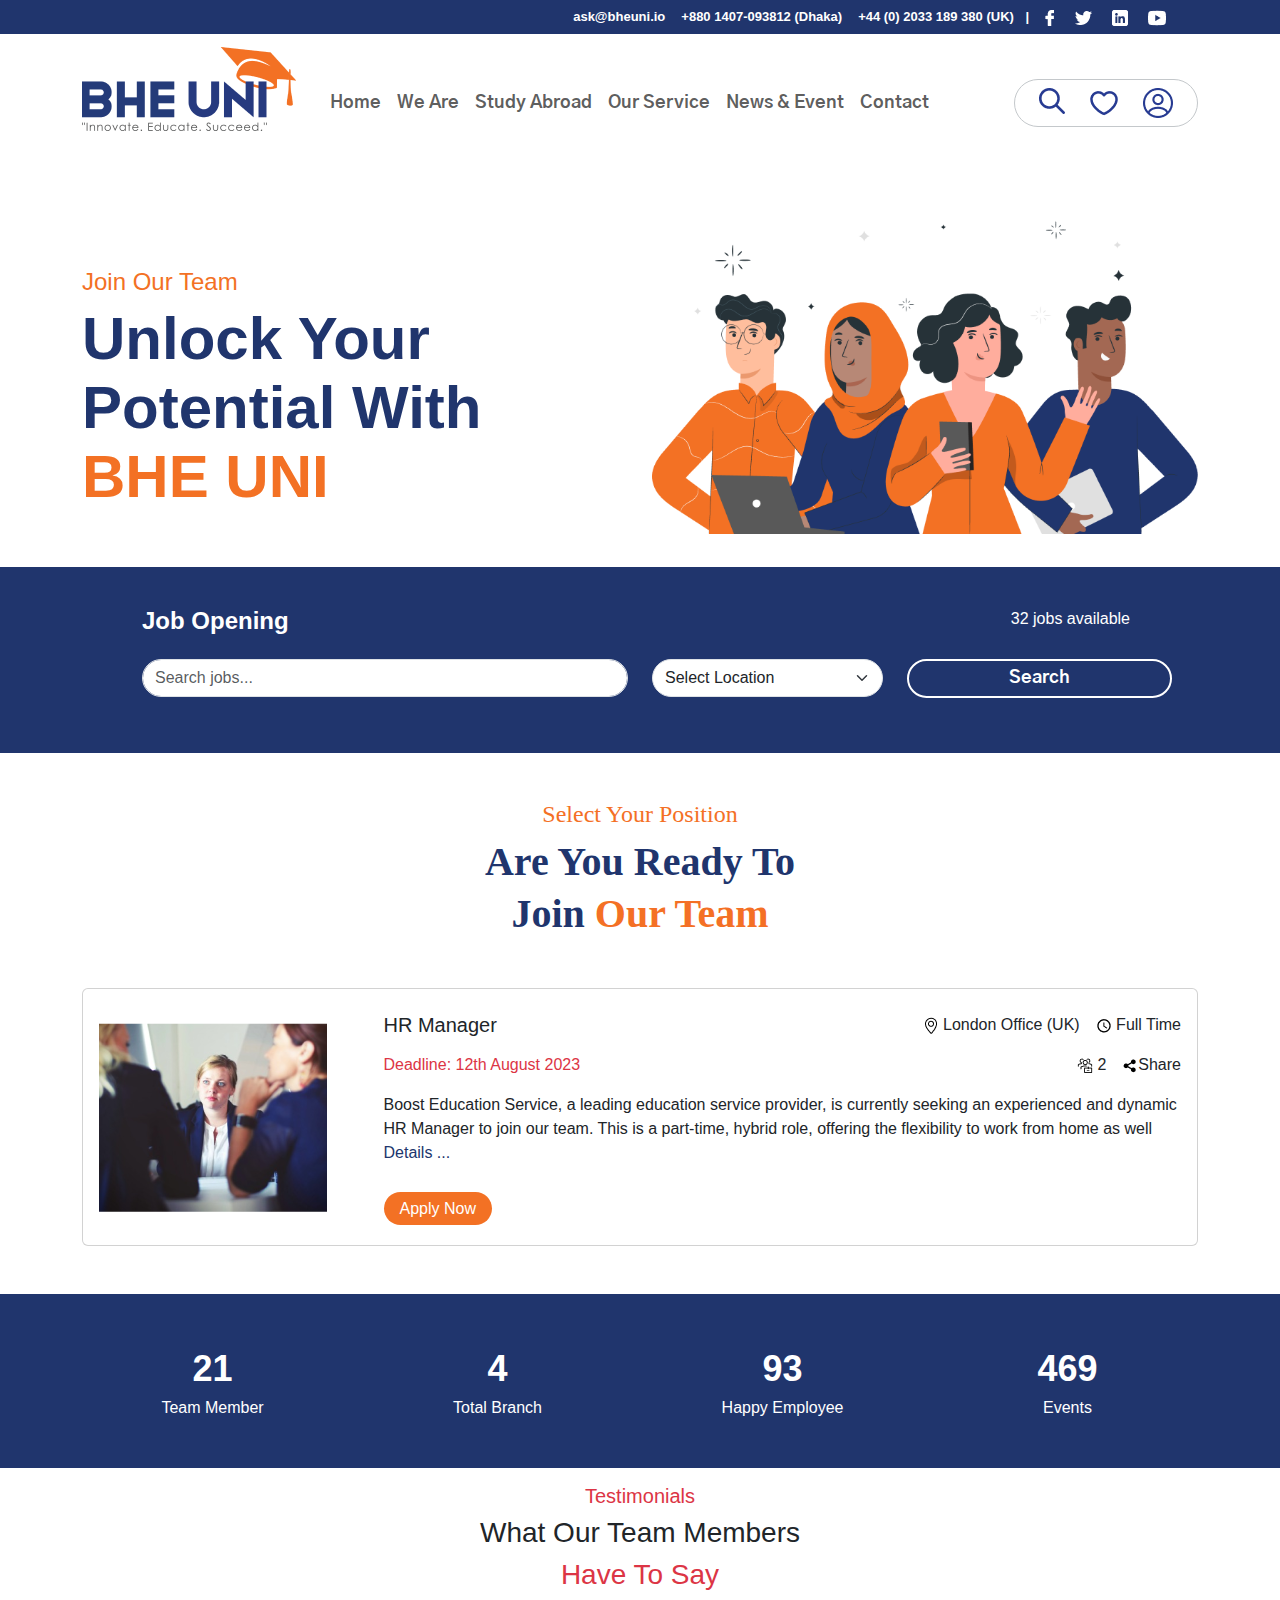
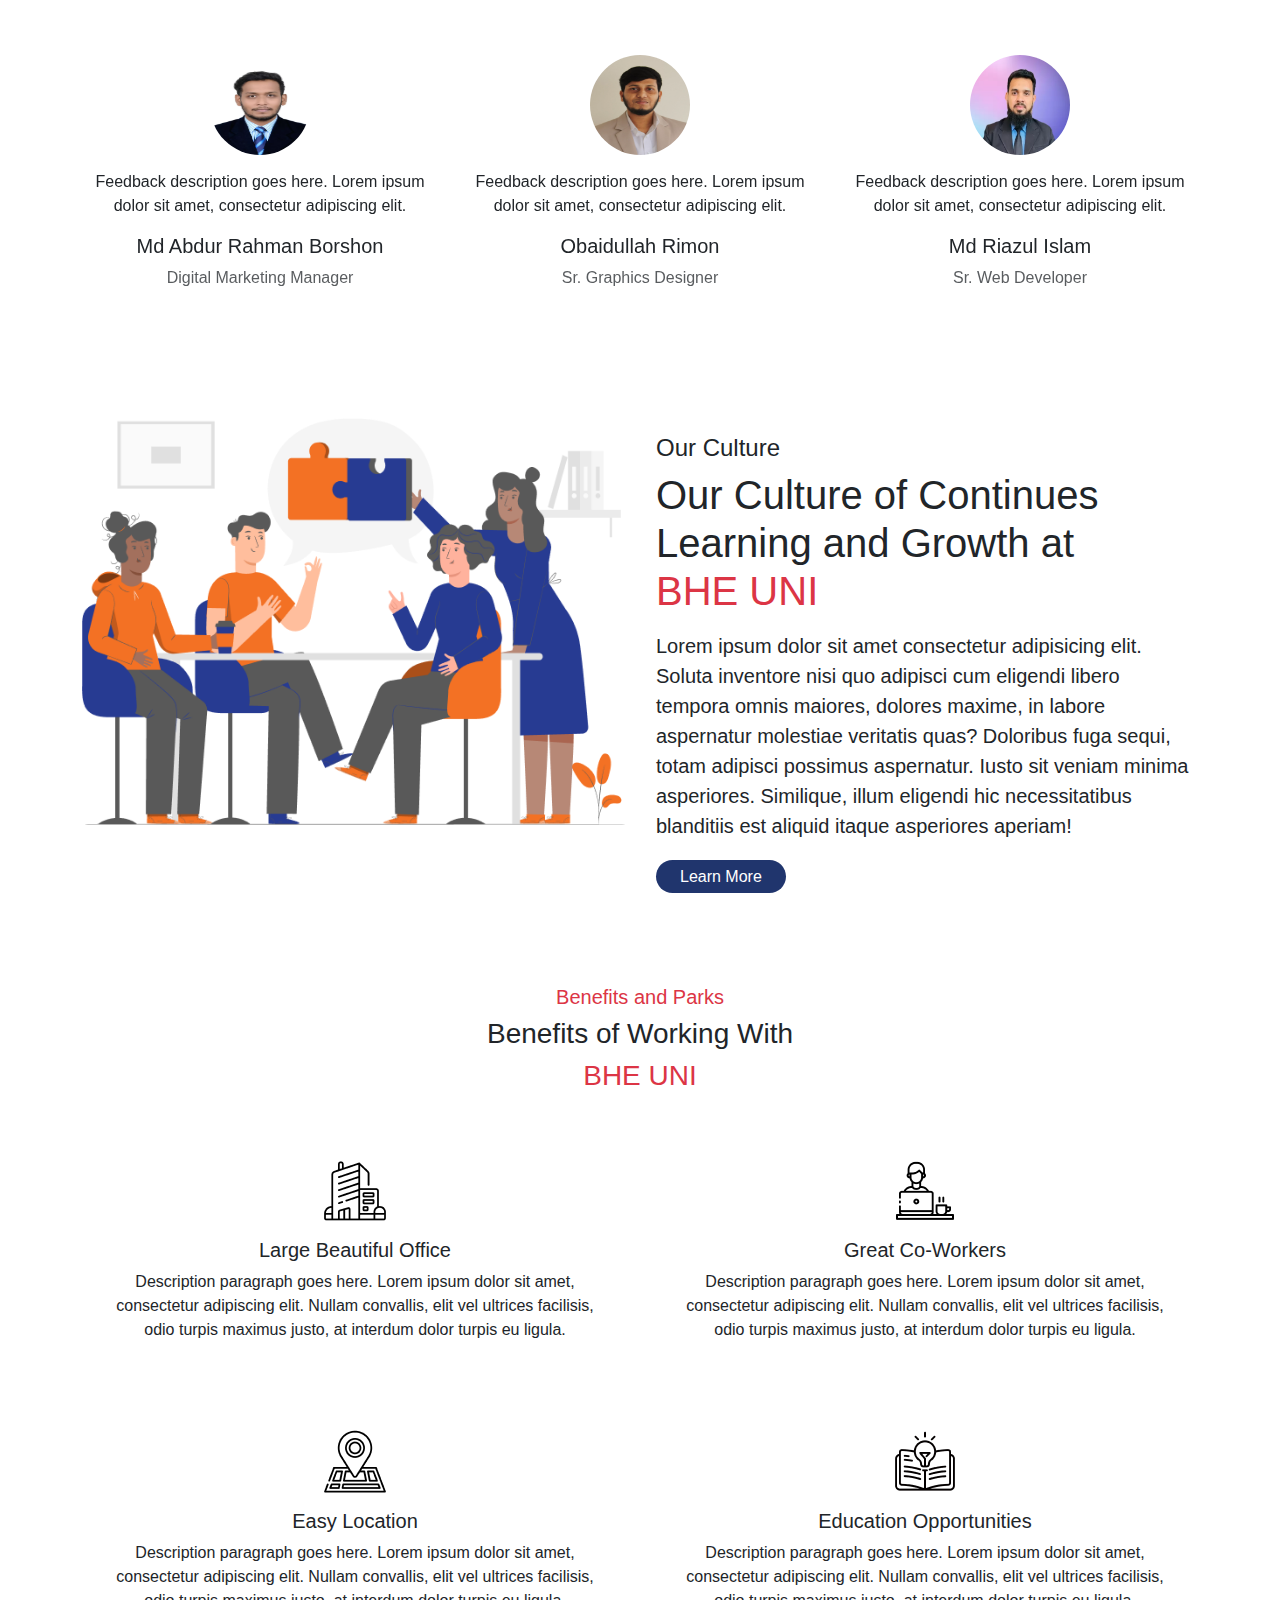
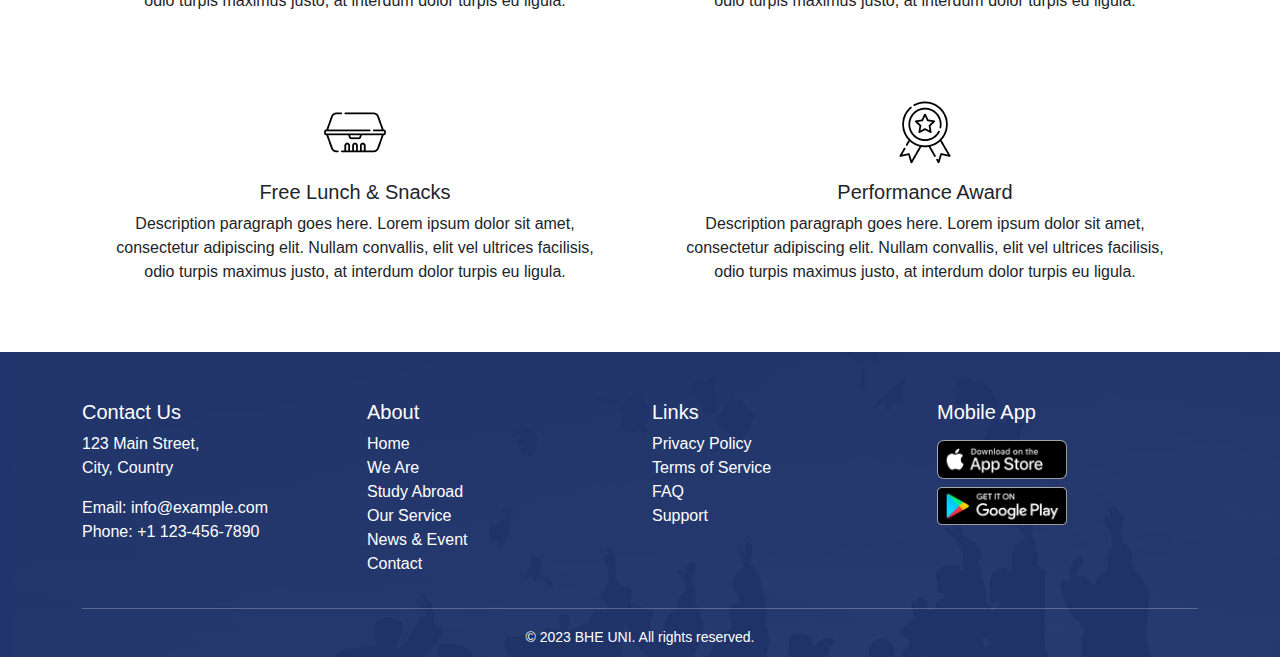
==== index.html @ 60ae87e8 "footer logo updated" ====
<!DOCTYPE html>
<html lang="en">
<head>
  <meta charset="UTF-8">
  <meta name="viewport" content="width=device-width, initial-scale=1.0">
  <title>Job Portal Template</title>
  <link rel="stylesheet" href="css/style.css">
  <link href="https://cdn.jsdelivr.net/npm/bootstrap@5.3.0-alpha1/dist/css/bootstrap.min.css" rel="stylesheet">
  <link href="https://cdn.jsdelivr.net/npm/@fortawesome/fontawesome-free@5.15.3/css/all.min.css" rel="stylesheet">

  <!-- font family css  -->
  <link rel="preconnect" href="https://fonts.googleapis.com">
  <link rel="preconnect" href="https://fonts.gstatic.com" crossorigin>
  <link href="https://fonts.googleapis.com/css2?family=Gothic+A1:wght@100;200;300;400;500;600;700;800;900&display=swap" rel="stylesheet">

  <link href="https://fonts.googleapis.com/css2?family=Poppins:ital,wght@0,200;0,300;0,400;0,500;0,600;0,700;0,800;0,900;1,100;1,200;1,300;1,400;1,500;1,600;1,700;1,800;1,900&display=swap" rel="stylesheet">
  <link rel="canonical" href="https://www.fonts.com/font/monotype/century-gothic/story" />
  

</head>
<body>

  <!-- Header Section -->
  <header class="bg-light">
    <!-- Top Bar -->
    <div class="py-2 primary-color d-none d-md-block">
      <div class="container d-flex justify-content-end topbar">
        <div class="me-3">
          <a class="text-reset" href="mailto:info@example.com">ask@bheuni.io</a>
        </div>
        <div class="me-3">
          <a class="text-reset" href="tel:+123456789">+880 1407-093812 (Dhaka)</a>
        </div>
        <div class="me-3">
          <a class="text-reset" href="tel:+123456789">+44 (0) 2033 189 380 (UK) <span class="ps-2">|</span> </a>
        </div>
        <div class="me-3">
          <a class="pe-3" href="#"><img src="./img/fb.png" alt=""></a>
          <a class="pe-3" href="#"><img src="./img/twitter.png" alt=""></a>
          <a class="pe-3" href="#"><img src="./img/linkedin.png" alt=""></a>
          <a class="pe-3" href="#"><img src="./img/youtube.png" alt=""></a>
        </div>
      </div>
    </div>

    <!-- Menu Bar -->
    <nav class="navbar navbar-expand-lg navbar-light bg-white menubar">
        <div class="container">
          <!-- Logo -->
          <a class="navbar-brand" href="#"><img src="./img/logo.png" alt="Logo"></a>
          <button class="navbar-toggler" type="button" data-bs-toggle="collapse" data-bs-target="#navbarNav"
            aria-controls="navbarNav" aria-expanded="false" aria-label="Toggle navigation">
            <span class="navbar-toggler-icon"></span>
          </button>
          <div class="collapse navbar-collapse" id="navbarNav">
            <!-- Menu Items -->
            <ul class="fw-bold navbar-nav ms-0">
              <li class="nav-item">
                <a class="nav-link" href="#">Home</a>
              </li>
              <li class="nav-item">
                <a class="nav-link" href="#">We Are</a>
              </li>
              <li class="nav-item">
                <a class="nav-link" href="#">Study Abroad</a>
              </li>
              <li class="nav-item">
                <a class="nav-link" href="#">Our Service</a>
              </li>
              <li class="nav-item">
                <a class="nav-link" href="#">News &amp; Event</a>
              </li>
              <li class="nav-item">
                <a class="nav-link" href="#">Contact</a>
              </li>
            </ul>
            <div class="d-block d-md-none">
              <div class="d-flex">
                <!-- Search and Wishlist Icons -->
              <div class="rounded-circle bg-white p-2 me-3">
                <i class="fas fa-search"></i>
              </div>
              <div class="rounded-circle bg-white p-2 me-3">
                <i class="fas fa-heart"></i>
              </div>
              <!-- User Icon -->
              <div class="rounded-circle bg-white p-2">
                <i class="fas fa-user"></i>
              </div>
              </div>
            </div>
          </div>
          <div class="d-none d-md-block card rounded-pill px-3 border border-secondary-subtle">
            <div class="d-flex">
              <!-- Search and Wishlist Icons -->
            <div class="rounded-circle bg-white p-2 me-2">
              <!-- <i class="fas fa-search"></i> -->
              <img src="./img/search.png" alt="">
            </div>
            <div class="rounded-circle bg-white p-2 me-2">
              <!-- <i class="fas fa-heart"></i> -->
              <img src="./img/love.png" alt="">
            </div>
            <!-- User Icon -->
            <div class="rounded-circle bg-white p-2">
              <!-- <i class="fas fa-user"></i> -->
              <img src="./img/user.png" alt="">
            </div>
            </div>
          </div>
        </div>
      </nav>
      
  </header>

  <!-- Hero section start-->
  <section class=" pt-5">
    <div class="container">
      <div class="row">
        <!-- Left Side (Text Content) -->
        <div class="col-lg-6 py-5">
            <h5><span class="hero-title1">Join Our Team</span></h5>
          <h1 class="hero-title2 highligh-primary">Unlock Your <br>Potential With <br> <span class="hero-title3">BHE UNI</span> </h1>
        </div>
        <!-- Right Side (Image Content) -->
        <div class="col-lg-6 mt-4 mt-lg-0">
          <img src="./img/illustration-herobox.png" alt="Hero Image" class="img-fluid rounded">
        </div>
      </div>
    </div>
  </section>
  <!-- Hero section end-->

  <!-- Search section Start -->
  <section class="py-3 primary-color text-white">
    <div class="container px-md-5">
      <div class="p-md-4 p-2">
        <!-- Title and Job Count -->
        <div class="d-flex justify-content-between mb-4">
          <h2 class="mb-0 job-search-title">Job Opening</h2>
          <p class="mb-0 pe-2">32 jobs available</p>
        </div>
        <div class="row d-flex justify-content-between">
          <!-- Search Box -->
          <div class="col-md-6 mb-3">
            <input type="text" class="form-control rounded-pill" placeholder="Search jobs..." aria-label="Search job" aria-describedby="search-icon">
          </div>
        <!-- Dropdown Filters -->
        <!-- <div class="row mb-3 d-md-flex justify-content-around"> -->
          <div class="col-md-3 mb-3">
            <select class="form-select rounded-pill" id="location">
              <option selected disabled>Select Location</option>
              <option value="1">Dhaka Office</option>
              <option value="2">Sylhet Office</option>
              <option value="2">London Office</option>
              <option value="2">Manchester Office</option>
              <!-- Add more options as needed -->
            </select>
          </div>
          <div class="col-md-3">
            <a class="search-button rounded-pill text-white" type="button">Search</a>
          </div>
        <!-- </div> -->
        </div>
      </div>
    </div>
  </section>
  <!-- Search section End -->

  <!-- Ready section start -->
  <div class="text-center mt-5">
    <h5 class="job-caption highligh-secondary">Select Your Position</h5>
    <h3 class="job-caption2 highligh-primary">Are You Ready To <br>Join <span class="highligh-secondary">Our Team</span></h3>
  </div>
  <!-- Ready section end -->

   <!-- Job Card Section Start -->
   <section class="m-5">
    <div class="container">
      <div class="card">
        <div class="row">
          <!-- Left Side (Image) -->
          <div class="col-12 col-md-3 d-flex align-items-center justify-content-start">
            <img src="./img/img-job-position-01.png" alt="Job Image" class="ps-3 img-fluid">
          </div>
          <!-- Right Side (Job Details) -->
          <div class="col-12 col-md-9">
            <div class="card-body py-4">
              <!-- First Row -->
              <div class="row">
                <div class="col">
                  <h5 class="card-title highligh-primary">HR Manager</h5>
                </div>
                <div class="col d-flex justify-content-end">
                    <p class="card-text pe-3"><img src="./img/location.png" alt=""> London Office (UK)</p>
                    <p class="card-text"><img src="./img/time.png" alt=""> Full Time</p>
                </div>
              </div>
              <!-- Second Row -->
              <div class="row">
                <div class="col-md-8">
                    <p class="card-text text-danger">Deadline: 12th August 2023</p>
                </div>
                <div class="col-md-4 d-flex justify-content-end">
                    <p class="card-text pe-3"><img src="./img/employee.png" alt=""> 2</p>
                    <a class="float-end text-reset"><img src="./img/share.png" alt="">Share</a>
                </div>
              </div>
              <!-- Job Description Row -->
              <div class="row">
                <div class="col">
                  <!-- <h6 class="card-subtitle mb-2 text-muted">Job Description:</h6> -->
                  <p class="card-text">Boost Education Service, a leading education service provider, is currently seeking an experienced and dynamic HR Manager to join our team. This is a part-time, hybrid role, offering the flexibility to work from home as well <a href=""><span class="highligh-primary">Details ...</span></a></p>
                </div>
              </div>
              <!-- Apply Now Button Row -->
              <div class="row mt-3">
                <div class="col mt-3">
                  <a class="" href="details.html" target="_blank" ><span class="secondary-color px-3 py-2 rounded-pill">Apply Now</span></a>
                </div>
              </div>
            </div>
          </div>
        </div>
      </div>
    </div>
  </section>
  <!-- Job Card Section End-->

   <!-- Counting Section -->
   <section class="primary-color py-5">
    <div class="container">
      <div class="row">
        <!-- Column 1 -->
        <div class="col-md-3 counting-item">
          <div class="counting-number text-white" data-count="45">0</div>
          <div>Team Member</div>
        </div>
        <!-- Column 2 -->
        <div class="col-md-3 counting-item">
          <div class="counting-number text-white" data-count="7">0</div>
          <div>Total Branch</div>
        </div>
        <!-- Column 3 -->
        <div class="col-md-3 counting-item">
          <div class="counting-number text-white" data-count="199">0</div>
          <div>Happy Employee</div>
        </div>
        <!-- Column 4 -->
        <div class="col-md-3 counting-item">
          <div class="counting-number text-white" data-count="1010">0</div>
          <div>Events</div>
        </div>
      </div>
    </div>
  </section>

   <!-- Ready section start -->
   <div class="text-center m-3">
    <h5><span class="text-danger">Testimonials</span></h5>
    <h3>What Our Team Members</h3>
    <h3><span class="text-danger">Have To Say</span></h3>
  </div>
  <!-- Ready section end -->
  <!-- Testimonial Section -->
  <section class="py-5">
    <div class="container">
      <div id="testimonialCarousel" class="carousel slide" data-bs-ride="carousel">
        <!-- Testimonial Indicators (Slider Controls) -->
        <!-- <ol class="carousel-indicators">
          <li data-bs-target="#testimonialCarousel" data-bs-slide-to="0" class="active"></li>
          <li data-bs-target="#testimonialCarousel" data-bs-slide-to="1"></li>
        </ol> -->
        <div class="carousel-inner">
          <div class="carousel-item active">
            <div class="row">
              <!-- Testimonial 1 -->
              <div class="col-md-4 testimonial-item">
                <img src="img/user1.jpg" alt="Testimonial Image 1">
                <p>Feedback description goes here. Lorem ipsum dolor sit amet, consectetur adipiscing elit.</p>
                <h5>Md Abdur Rahman Borshon</h5>
                <p class="text-muted">Digital Marketing Manager</p>
              </div>
              <!-- Testimonial 2 -->
              <div class="col-md-4 testimonial-item muted">
                <img src="img/user2.jpg" alt="Testimonial Image 2">
                <p>Feedback description goes here. Lorem ipsum dolor sit amet, consectetur adipiscing elit.</p>
                <h5>Obaidullah Rimon</h5>
                <p class="text-muted">Sr. Graphics Designer</p>
              </div>
              <!-- Testimonial 3 -->
              <div class="col-md-4 testimonial-item">
                <img src="img/user3.jpg" alt="Testimonial Image 3">
                <p>Feedback description goes here. Lorem ipsum dolor sit amet, consectetur adipiscing elit.</p>
                <h5>Md Riazul Islam</h5>
                <p class="text-muted">Sr. Web Developer</p>
              </div>
            </div>
          </div>
          <!-- Testimonial 4, Testimonial 5, Testimonial 6 -->
          <div class="carousel-item">
            <div class="row">
              <!-- Testimonial 1 -->
              <div class="col-md-4 testimonial-item">
                <img src="img/user3.jpg" alt="Testimonial Image 3">
                <p>Feedback description goes here. Lorem ipsum dolor sit amet, consectetur adipiscing elit.</p>
                <h5>Md Riazul Islam</h5>
                <p class="text-muted">Sr. Web Developer</p>
              </div>
              <!-- Testimonial 2 -->
              <div class="col-md-4 testimonial-item muted">
                <img src="img/user2.jpg" alt="Testimonial Image 2">
                <p>Feedback description goes here. Lorem ipsum dolor sit amet, consectetur adipiscing elit.</p>
                <h5>Obaidullah Rimon</h5>
                <p class="text-muted">Sr. Graphics Designer</p>
              </div>
              <!-- Testimonial 3 -->
              <div class="col-md-4 testimonial-item">
                <img src="img/user1.jpg" alt="Testimonial Image 1">
                <p>Feedback description goes here. Lorem ipsum dolor sit amet, consectetur adipiscing elit.</p>
                <h5>Md Abdur Rahman Borshon</h5>
                <p class="text-muted">Digital Marketing Manager</p>
              </div>              
            </div>
          </div>
        </div>
        <!-- Carousel Controls -->
        <!-- <a class="carousel-control-prev" href="#testimonialCarousel" role="button" data-bs-slide="prev">
          <span class="carousel-control-prev-icon" aria-hidden="true"></span>
          <span class="visually-hidden">Previous</span>
        </a>
        <a class="carousel-control-next" href="#testimonialCarousel" role="button" data-bs-slide="next">
          <span class="carousel-control-next-icon" aria-hidden="true"></span>
          <span class="visually-hidden">Next</span>
        </a>
      </div> -->
    </div>
  </section>

  <!-- Culture section start-->
  <section class="py-5">
    <div class="container">
      <div class="row py-3">
        <!-- Left Side (Text Content) -->
        <div class="col-lg-6 mt-4 mt-lg-0">
            <img src="./img/Plant.png" alt="Hero Image" class="img-fluid rounded">
          </div>
        <!-- Right Side (Image Content) -->
        <div class="col-lg-6 p-3">
            <h4>Our Culture</h4>
            <h1 class="mb-3">Our Culture of Continues <br>Learning and Growth at <br><span class="text-danger">BHE UNI</span> </h1>
            <p class="lead mb-4">Lorem ipsum dolor sit amet consectetur adipisicing elit. Soluta inventore nisi quo adipisci cum eligendi libero tempora omnis maiores, dolores maxime, in labore aspernatur molestiae veritatis quas? Doloribus fuga sequi, totam adipisci possimus aspernatur. Iusto sit veniam minima asperiores. Similique, illum eligendi hic necessitatibus blanditiis est aliquid itaque asperiores aperiam!</p>
            <a class="primary-color rounded-pill px-4 py-2">Learn More</a>
          </div>
      </div>
    </div>
  </section>
  <!-- Culture section end-->

   <!-- Benefit Header section start -->
   <div class="text-center m-3">
    <h5><span class="text-danger">Benefits and Parks</span></h5>
    <h3>Benefits of Working With</h3>
    <h3><span class="text-danger">BHE UNI</span></h3>
  </div>
  <!-- Benefit Header section end -->

  <!-- Benefits Section -->
  <section class="py-3 text-center">
    <div class="container">
      <div class="row d-flex">
        <!-- Benefit Card 1 -->
        <div class="col-md-6 benefit-card">
          <div class="p-3 mx-3">
            <!-- <i class="benefit-icon fas fa-cogs"></i> -->
            <img src="./img/benifit-01.png" alt="">
            <h5 class="pt-3">Large Beautiful Office</h5>
            <p>Description paragraph goes here. Lorem ipsum dolor sit amet, consectetur adipiscing elit. Nullam convallis,
                elit vel ultrices facilisis, odio turpis maximus justo, at interdum dolor turpis eu ligula.</p>
          </div>
        </div>
        <!-- Benefit Card 2 -->
        <div class="col-md-6 benefit-card">
            <div class="p-3 mx-3">
                <img src="./img/benifit-02.png" alt="">
                <h5 class="pt-3">Great Co-Workers</h5>
                <p>Description paragraph goes here. Lorem ipsum dolor sit amet, consectetur adipiscing elit. Nullam convallis,
                    elit vel ultrices facilisis, odio turpis maximus justo, at interdum dolor turpis eu ligula.</p>
            </div>
      </div>
        <div class="col-md-6 benefit-card">
            <div class="p-3 mx-3">
                <img src="./img/benifit-03.png" alt="">
                <h5 class="pt-3">Easy Location</h5>
                <p>Description paragraph goes here. Lorem ipsum dolor sit amet, consectetur adipiscing elit. Nullam convallis,
                    elit vel ultrices facilisis, odio turpis maximus justo, at interdum dolor turpis eu ligula.</p>
            </div>
      </div>
        <div class="col-md-6 benefit-card">
            <div class="p-3 mx-3">
                <img src="./img/benifit-04.png" alt="">
                <h5 class="pt-3">Education Opportunities</h5>
                <p>Description paragraph goes here. Lorem ipsum dolor sit amet, consectetur adipiscing elit. Nullam convallis,
                    elit vel ultrices facilisis, odio turpis maximus justo, at interdum dolor turpis eu ligula.</p>
            </div>
      </div>
        <div class="col-md-6 benefit-card">
            <div class="p-3 mx-3">
                <img src="./img/benifit-05.png" alt="">
                <h5 class="pt-3">Free Lunch & Snacks</h5>
                <p>Description paragraph goes here. Lorem ipsum dolor sit amet, consectetur adipiscing elit. Nullam convallis,
                    elit vel ultrices facilisis, odio turpis maximus justo, at interdum dolor turpis eu ligula.</p>
            </div>
      </div>
        <div class="col-md-6 benefit-card">
            <div class="p-3 mx-3">
                <img src="./img/benifit-06.png" alt="">
                <h5 class="pt-3">Performance Award</h5>
                <p>Description paragraph goes here. Lorem ipsum dolor sit amet, consectetur adipiscing elit. Nullam convallis,
                    elit vel ultrices facilisis, odio turpis maximus justo, at interdum dolor turpis eu ligula.</p>
            </div>
      </div>
    </div>
  </section>

  <!-- Footer section start -->
  <footer class="primary-color pt-5 pb-2 footer-menubar">
    <div class="container">
      <div class="row">
        <!-- Column 1 - Contact Us -->
        <div class="col-md-3">
          <h5>Contact Us</h5>
          <p>123 Main Street,<br>City, Country</p>
          <p>Email: info@example.com<br>Phone: +1 123-456-7890</p>
        </div>
        <!-- Column 2 - About -->
        <div class="col-md-3">
          <h5>About</h5>
          <ul class="list-unstyled">
            <li><a class="text-white" href="#">Home</a></li>
            <li><a class="text-white" href="#">We Are</a></li>
            <li><a class="text-white" href="#">Study Abroad</a></li>
            <li><a class="text-white" href="#">Our Service</a></li>
            <li><a class="text-white" href="#">News &amp; Event</a></li>
            <li><a class="text-white" href="#">Contact</a></li>
          </ul>
        </div>
        <!-- Column 3 - Links -->
        <div class="col-md-3">
          <h5>Links</h5>
          <ul class="list-unstyled">
            <li><a class="text-white" href="#">Privacy Policy</a></li>
            <li><a class="text-white" href="#">Terms of Service</a></li>
            <li><a class="text-white" href="#">FAQ</a></li>
            <li><a class="text-white" href="#">Support</a></li>
          </ul>
        </div>
        <!-- Column 4 - App Download -->
        <div class="col-md-3">
          <h5>Mobile App</h5>
          <div class="my-3 d-flex flex-column">
            <img class="img-fluid" src="img/Mobile app store badge.png" alt="" width="130px">
            <img class="img-fluid pt-2" src="img/Mobile app store badge-ggl.png" alt="" width="130px">
          </div>
        </div>
      </div>
    </div>
    <!-- Footer Bottom - Copyright Text -->
    <div class="container text-center mt-3">
      <small><hr> &copy; 2023 BHE UNI. All rights reserved.</small>
    </div>
  </footer>
  
  <!-- Footer section end -->

  <script src="https://cdn.jsdelivr.net/npm/@popperjs/core@2.9.1/dist/umd/popper.min.js"></script>
  <script src="https://cdn.jsdelivr.net/npm/bootstrap@5.3.0-alpha1/dist/js/bootstrap.min.js"></script>
  <script src="https://code.jquery.com/jquery-3.6.0.min.js"></script>
  <script>
    // Counting Animation
    $(document).ready(function() {
      $('.counting-number').each(function() {
        $(this).prop('Counter', 0).animate({
          Counter: $(this).data('count')
        }, {
          duration: 2000,
          easing: 'swing',
          step: function(now) {
            $(this).text(Math.ceil(now));
          }
        });
      });
    });
  </script>
</body>
</html>
---- css/style.css ----
@font-face {
  font-family: centuryGothic;
  src: url(./fonts/CenturyGothic.otf) format('otf'),
  url(./fonts/CenturyGothic.ttf) format('ttf') ;
}
body{
  font-family: 'centuryGothic',sans-serif!important;
  /* font-family: 'Poppins', sans-serif; */
}
.topbar{
  /* font-family: 'Poppins', sans-serif; */
  font-family: 'centuryGothic',sans-serif!important;
  font-size: 13px;
  font-style: normal;
  font-weight: 700;
  line-height: 140%;
}
.menubar{
  font-family: 'Gothic A1', sans-serif!important;
  font-size: 18px;
  font-style: normal;
  font-weight: 700;
  line-height: normal;
}
.hero-title1{
  font-size: 24px;
  font-style: normal;
  font-weight: 400;
  line-height: normal;
  color: #F37124;
}
.hero-title2{
  font-size: 60px;
  font-style: normal;
  font-weight: 700;
  line-height: normal;
}
.hero-title3{
  color: #F37124;
}
.job-search-title{
  font-size: 24px;
  font-style: normal;
  font-weight: 700;
  line-height: normal;
}
.search-button{
  border-radius: 30px;
  border: 2px solid white;
  text-align: center;
  padding: 6px 100px;
  font-family: Gothic A1;
  font-size: 18px;
  font-style: normal;
  font-weight: 700;
  line-height: normal;
}
.job-caption{
  font-family: Century Gothic;
  font-size: 24px;
  font-style: normal;
  font-weight: 400;
  line-height: normal;
}
.job-caption2{
  font-feature-settings: 'clig' off, 'liga' off;
  font-family: Century Gothic;
  font-size: 40px;
  font-style: normal;
  font-weight: 700;
  line-height: 130%;
}
.highligh-secondary{
  color: #F47025;
}
.highligh-primary{
  color: #20356D;
}
.primary-color{
    color:white ;
    background-color:#20356D ;
}
.secondary-color{
    background-color:#F37124 !important;
    color:white ;
}
.counting-item {
    text-align: center;
}
.counting-number {
    font-size: 36px;
    font-weight: bold;
    color: #007bff;
}
.testimonial-item {
    text-align: center;
  }
  .testimonial-item img {
    width: 100px;
    height: 100px;
    border-radius: 50%;
    margin: 0 auto 15px;
  }
  .carousel-indicators li {
    background-color: #d8d8d8;
    border-radius: 50%;
    width: 8px;
    height: 8px;
  }
  .carousel-indicators .active {
    background-color: #007bff;
  }
  .benefit-card {
    text-align: center;
    padding: 20px;
  }
  .benefit-icon {
    font-size: 36px;
    color: #007bff;
  }
  a{
    text-decoration: none!important;
  }
.footer-menubar{
  background: url('../img/img_footer.png');
  background-color: #20356D;
}
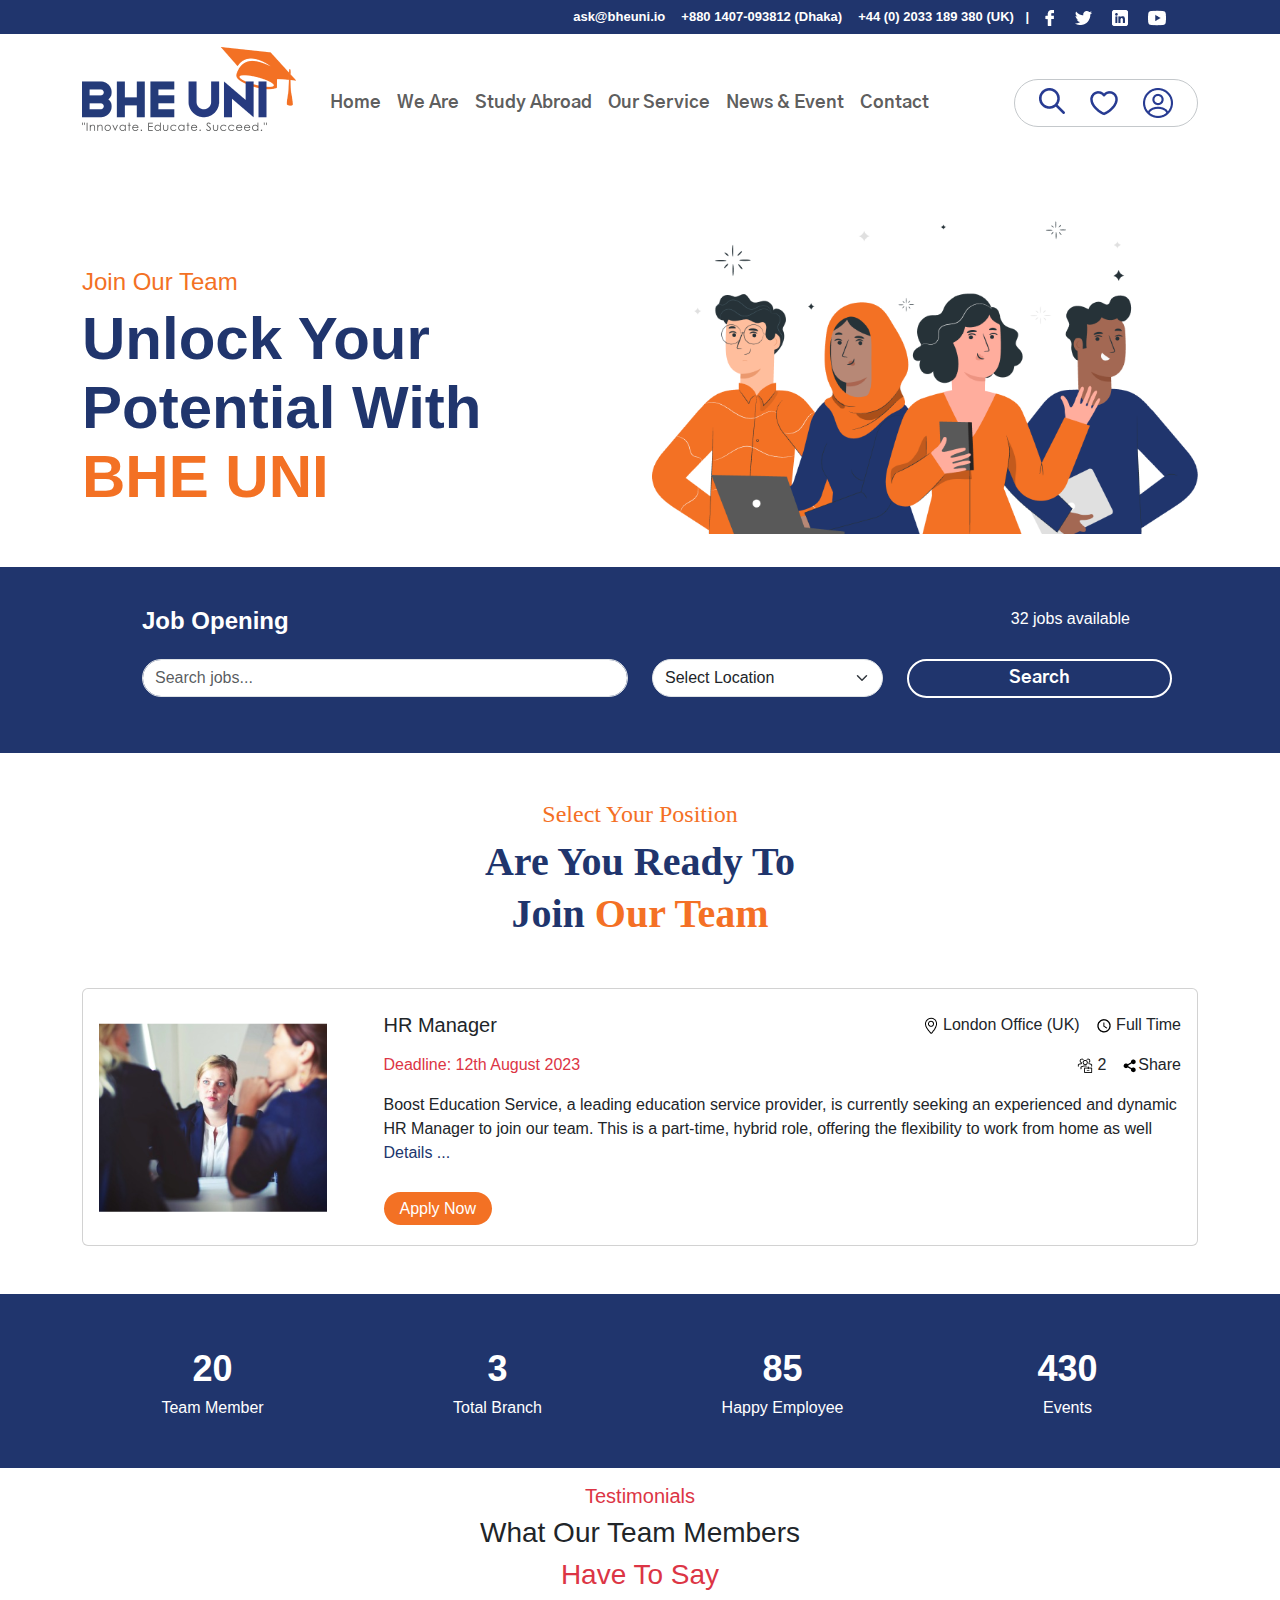
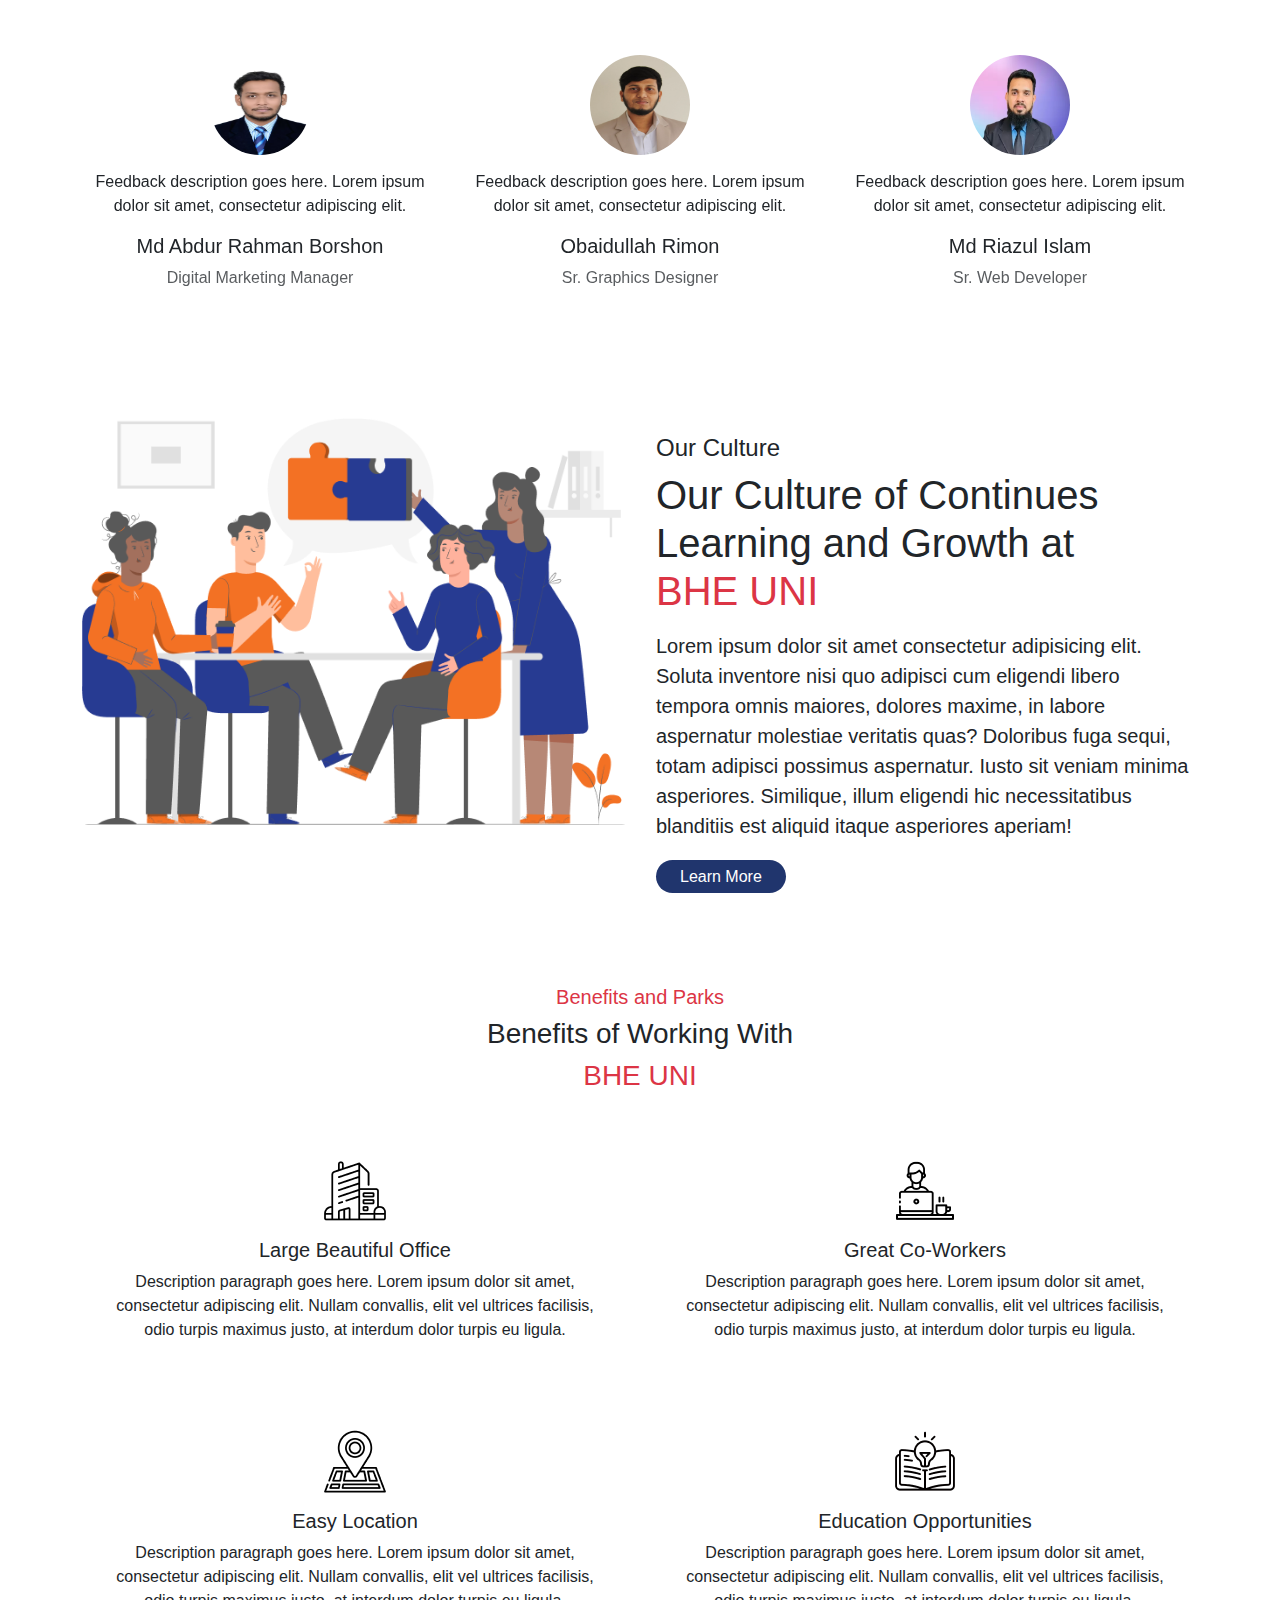
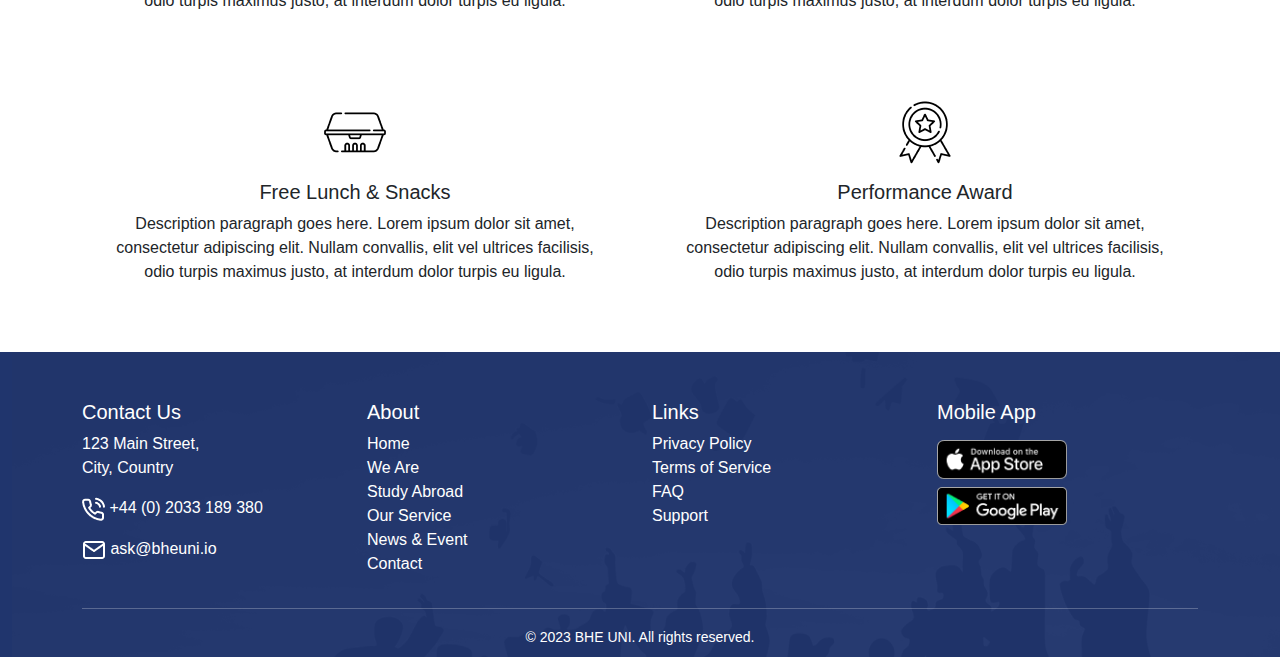
==== commit fa068475: "footer logo updated" ====
--- a/index.html
+++ b/index.html
@@ -431,7 +431,8 @@
         <div class="col-md-3">
           <h5>Contact Us</h5>
           <p>123 Main Street,<br>City, Country</p>
-          <p>Email: info@example.com<br>Phone: +1 123-456-7890</p>
+          <p><img src="./img/phone-Icon.png" alt=""> +44 (0) 2033 189 380</p>
+          <p><img src="./img/phone-call.png" alt=""> ask@bheuni.io</p>
         </div>
         <!-- Column 2 - About -->
         <div class="col-md-3">
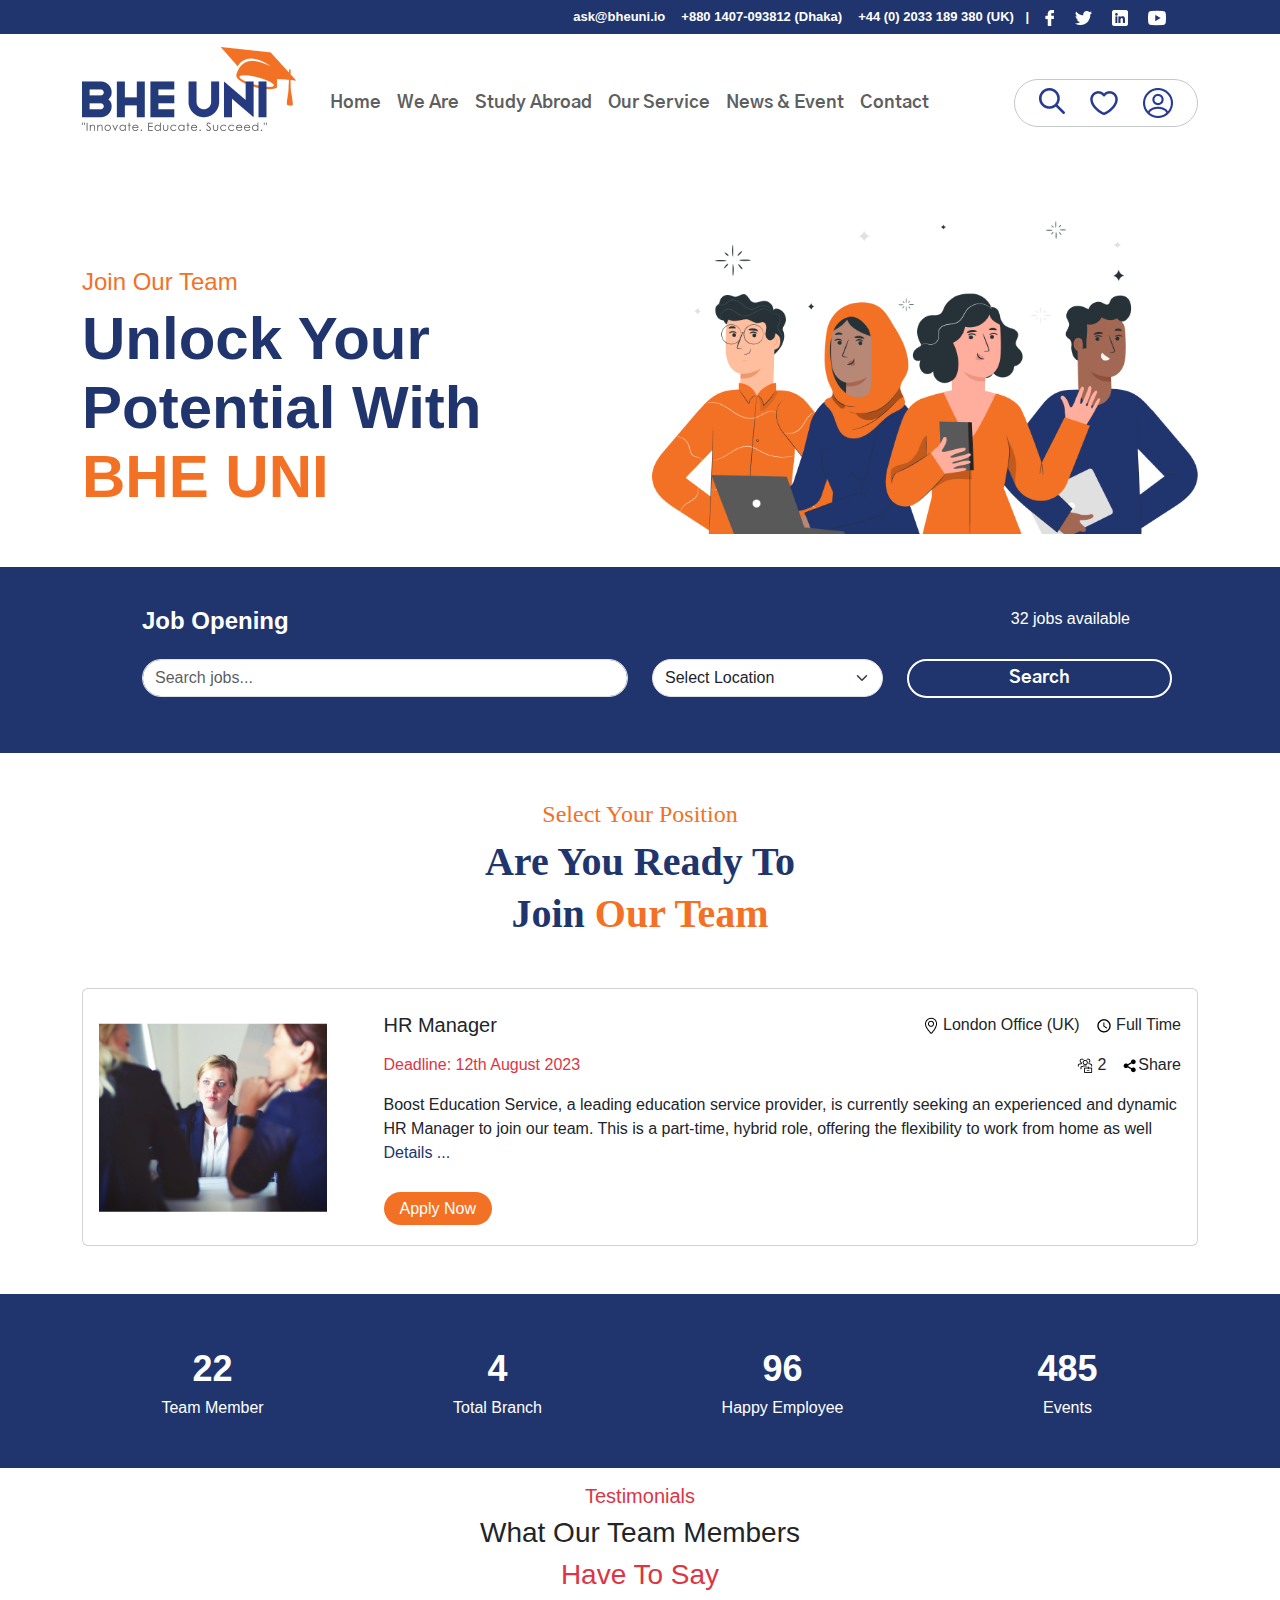
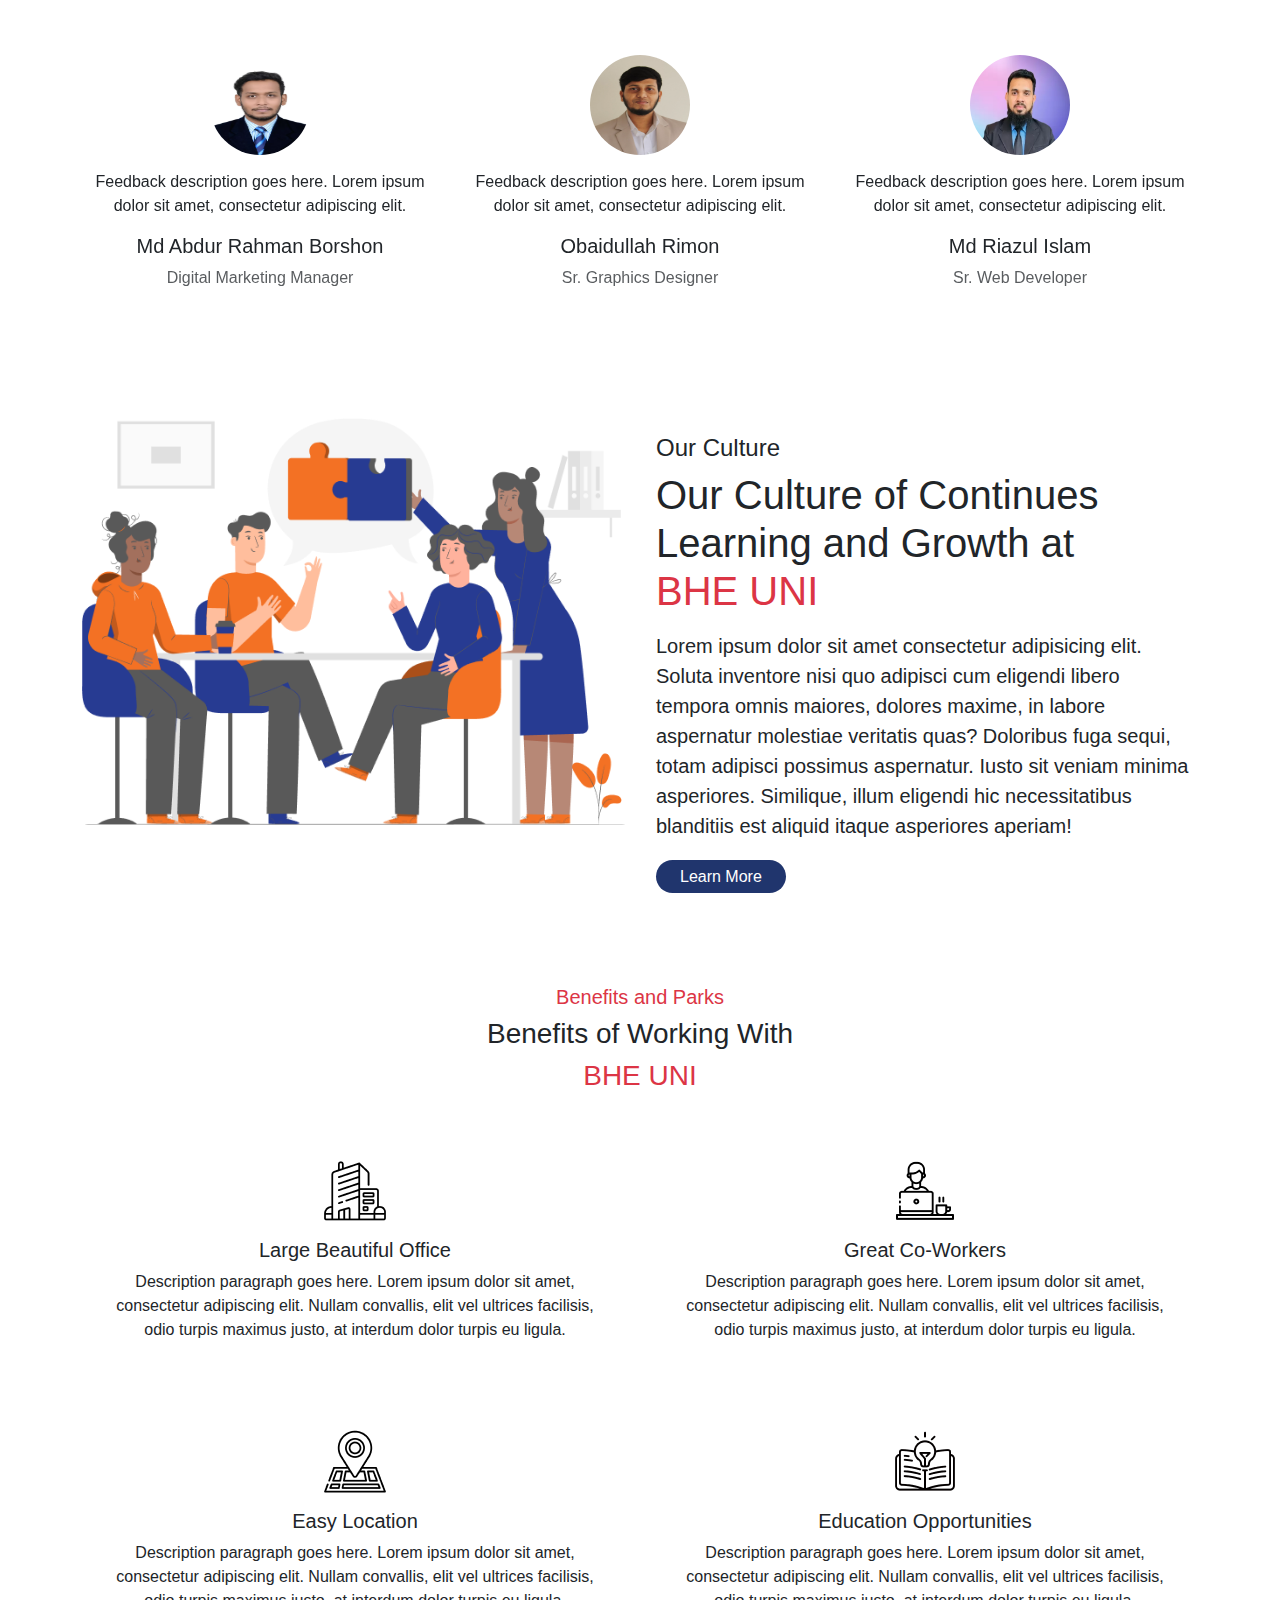
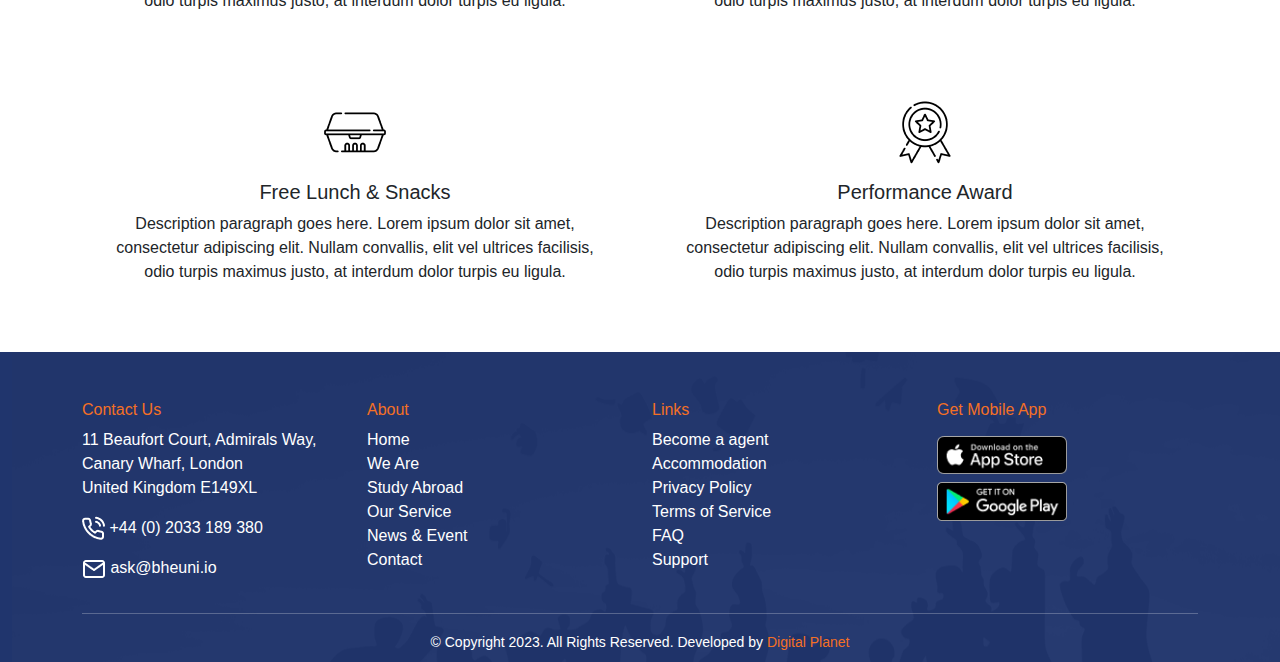
==== commit e366473b: "footer logo updated" ====
--- a/index.html
+++ b/index.html
@@ -428,15 +428,17 @@
     <div class="container">
       <div class="row">
         <!-- Column 1 - Contact Us -->
-        <div class="col-md-3">
-          <h5>Contact Us</h5>
-          <p>123 Main Street,<br>City, Country</p>
+        <div class="col-md-3 col-12">
+          <h6 class="highligh-secondary">Contact Us</h6>
+          <p>11 Beaufort Court, Admirals Way,<br>
+            Canary Wharf, London <br> United Kingdom
+            E149XL</p>
           <p><img src="./img/phone-Icon.png" alt=""> +44 (0) 2033 189 380</p>
           <p><img src="./img/phone-call.png" alt=""> ask@bheuni.io</p>
         </div>
         <!-- Column 2 - About -->
-        <div class="col-md-3">
-          <h5>About</h5>
+        <div class="col-md-3 col-12">
+          <h6 class="highligh-secondary">About</h6>
           <ul class="list-unstyled">
             <li><a class="text-white" href="#">Home</a></li>
             <li><a class="text-white" href="#">We Are</a></li>
@@ -447,9 +449,11 @@
           </ul>
         </div>
         <!-- Column 3 - Links -->
-        <div class="col-md-3">
-          <h5>Links</h5>
+        <div class="col-md-3 col-12">
+          <h6 class="highligh-secondary">Links</h6>
           <ul class="list-unstyled">
+            <li><a class="text-white" href="#">Become a agent</a></li>
+            <li><a class="text-white" href="#">Accommodation</a></li>
             <li><a class="text-white" href="#">Privacy Policy</a></li>
             <li><a class="text-white" href="#">Terms of Service</a></li>
             <li><a class="text-white" href="#">FAQ</a></li>
@@ -457,8 +461,8 @@
           </ul>
         </div>
         <!-- Column 4 - App Download -->
-        <div class="col-md-3">
-          <h5>Mobile App</h5>
+        <div class="col-md-3 col-12">
+          <h6 class="highligh-secondary">Get Mobile App</h6>
           <div class="my-3 d-flex flex-column">
             <img class="img-fluid" src="img/Mobile app store badge.png" alt="" width="130px">
             <img class="img-fluid pt-2" src="img/Mobile app store badge-ggl.png" alt="" width="130px">
@@ -468,7 +472,7 @@
     </div>
     <!-- Footer Bottom - Copyright Text -->
     <div class="container text-center mt-3">
-      <small><hr> &copy; 2023 BHE UNI. All rights reserved.</small>
+      <small><hr> © Copyright 2023. All Rights Reserved. Developed by <a class="text-reset" href=""><span class="highligh-secondary"> Digital Planet</span></a></small>
     </div>
   </footer>
   
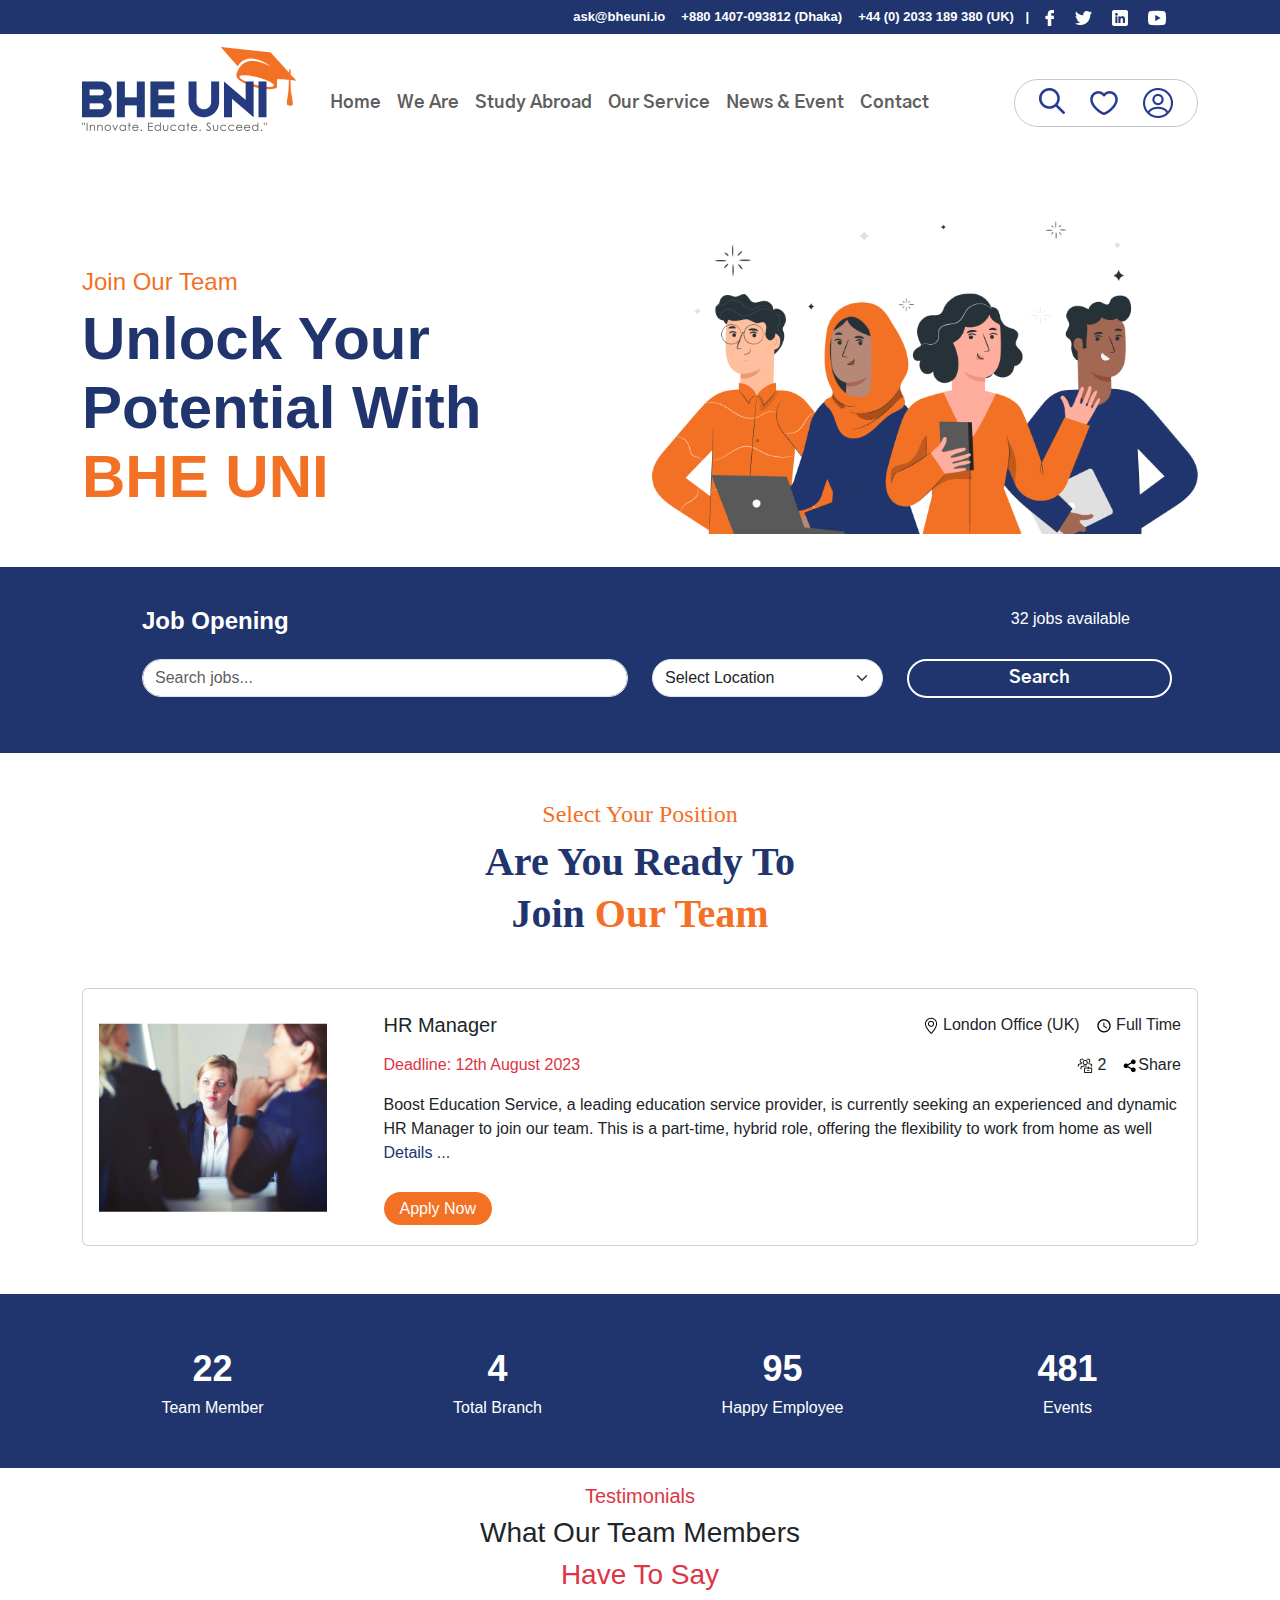
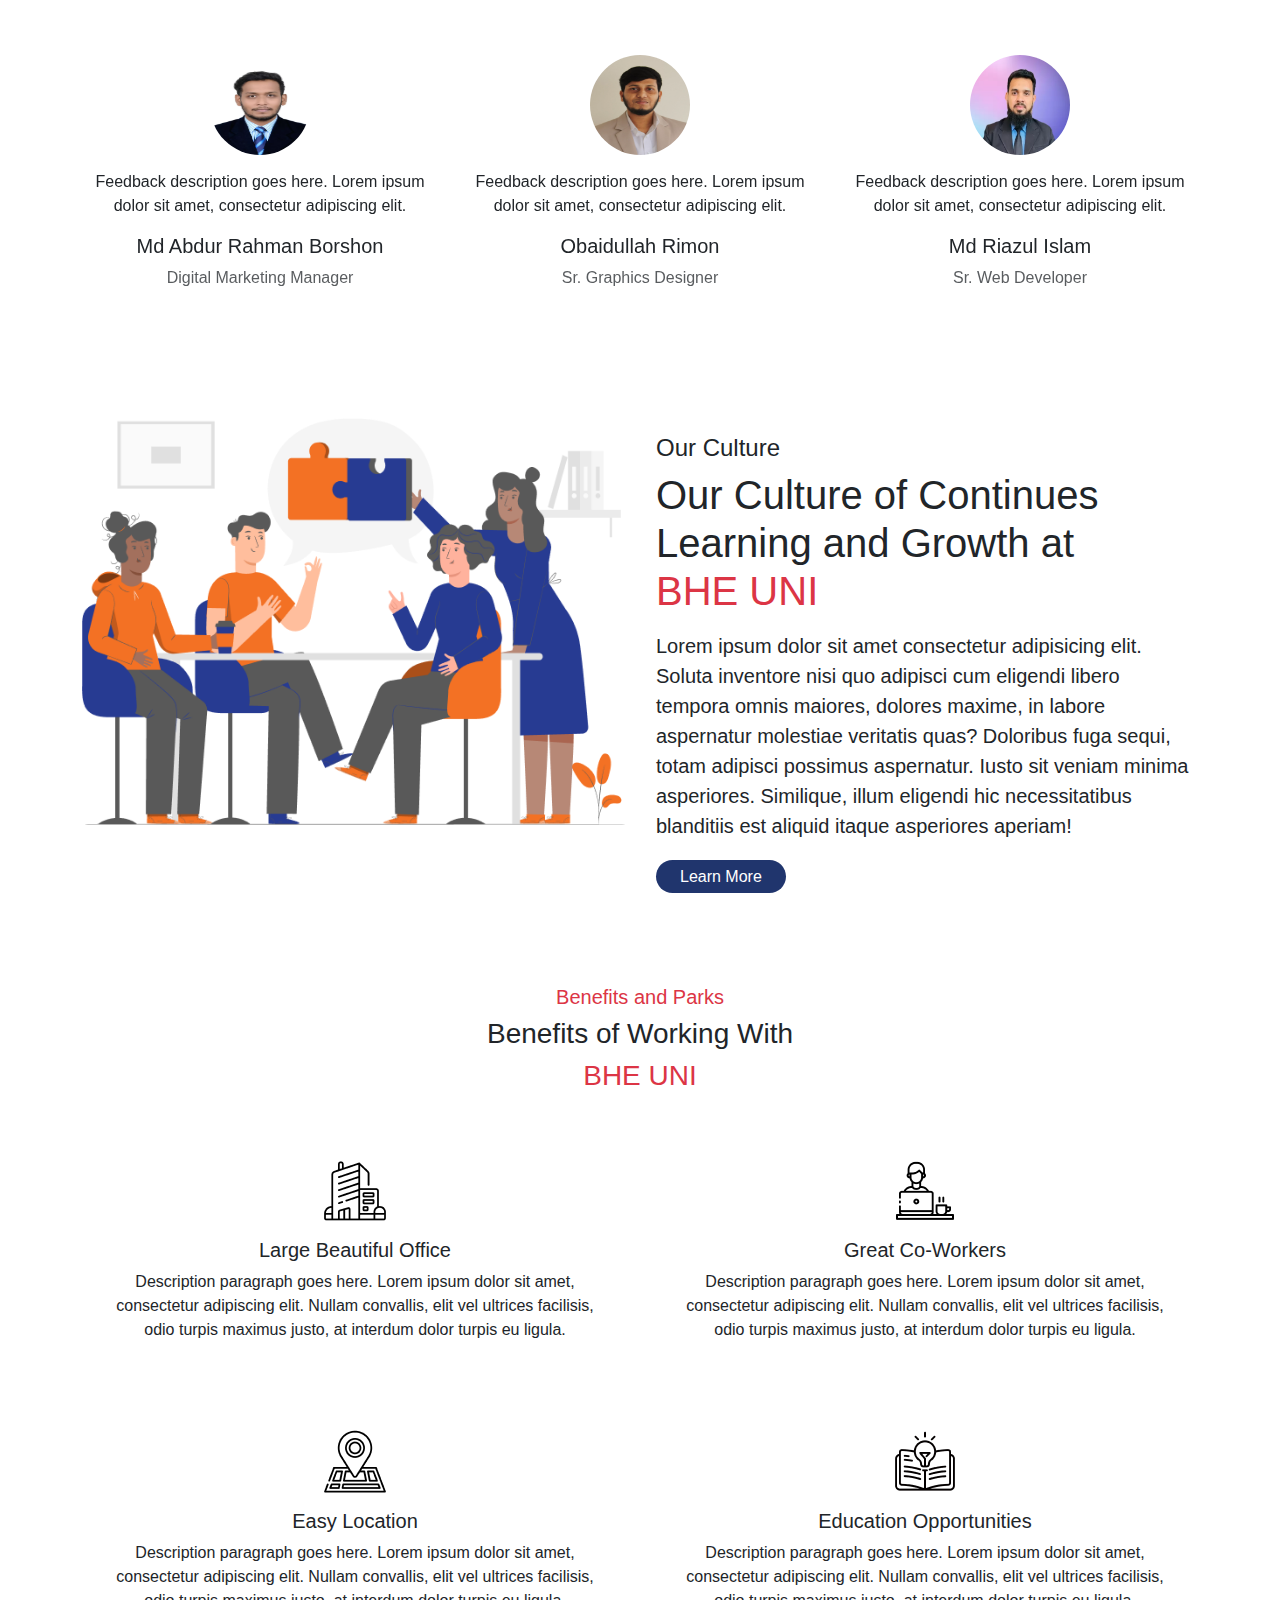
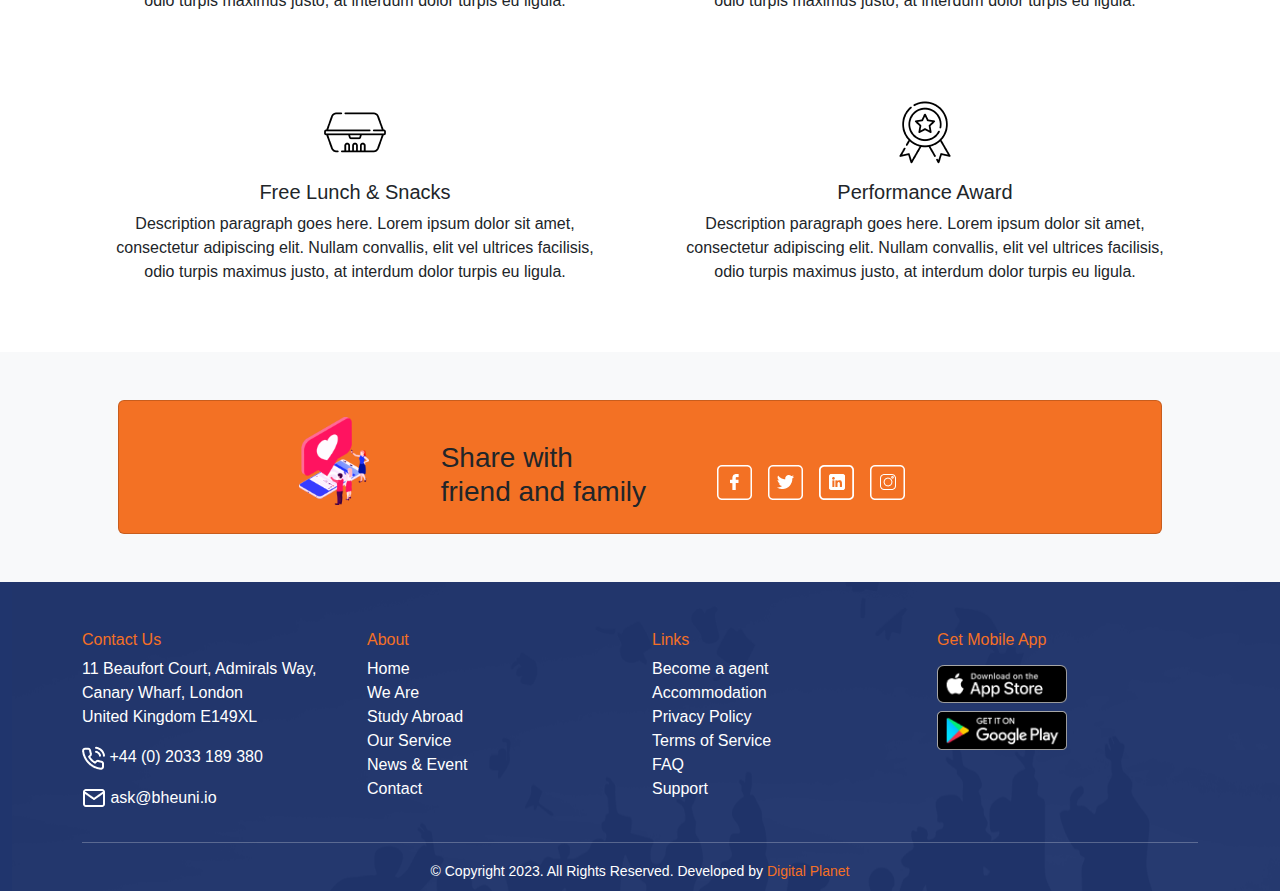
==== commit fe28bfa0: "Update footer" ====
--- a/index.html
+++ b/index.html
@@ -423,6 +423,35 @@
     </div>
   </section>
 
+  <!-- Share section Start -->
+  <section class="bg-light py-5 px-5">
+    <div class="container px-md-5">
+      <div class="card px-md-5 secondary-color">
+        <div class="card-body px-md-5">
+          <div class="row px-md-5">
+            <!-- Column 1 - Image -->
+            <div class="col-md-2 ps-md-5">
+              <img src="img/share-vector.png" alt="Share Image" class="img-fluid">
+            </div>
+            <!-- Column 2 - Text -->
+            <div class="col-md-5 pt-4">
+              <h3 class="text-left ps-md-5">Share with <br>friend and family</h3>
+            </div>
+            <!-- Column 3 - Social Media Icons -->
+            <div class="col-md-5">
+              <div class="d-flex justify-content-start pt-5">
+                <!-- Replace the links with actual social media share URLs -->
+                <a href="#" class="me-3"><img src="img/share-social-icon-01.png" alt=""></a>
+                <a href="#" class="me-3"><img src="img/share-social-icon-02.png" alt=""></a>
+                <a href="#" class="me-3"><img src="img/share-social-icon-03.png" alt=""></a>
+                <a href="#" class="me-3"><img src="img/share-social-icon-04.png" alt=""></a>
+              </div>
+            </div>
+          </div>
+        </div>
+      </div>
+    </div>
+  </section>
   <!-- Footer section start -->
   <footer class="primary-color pt-5 pb-2 footer-menubar">
     <div class="container">
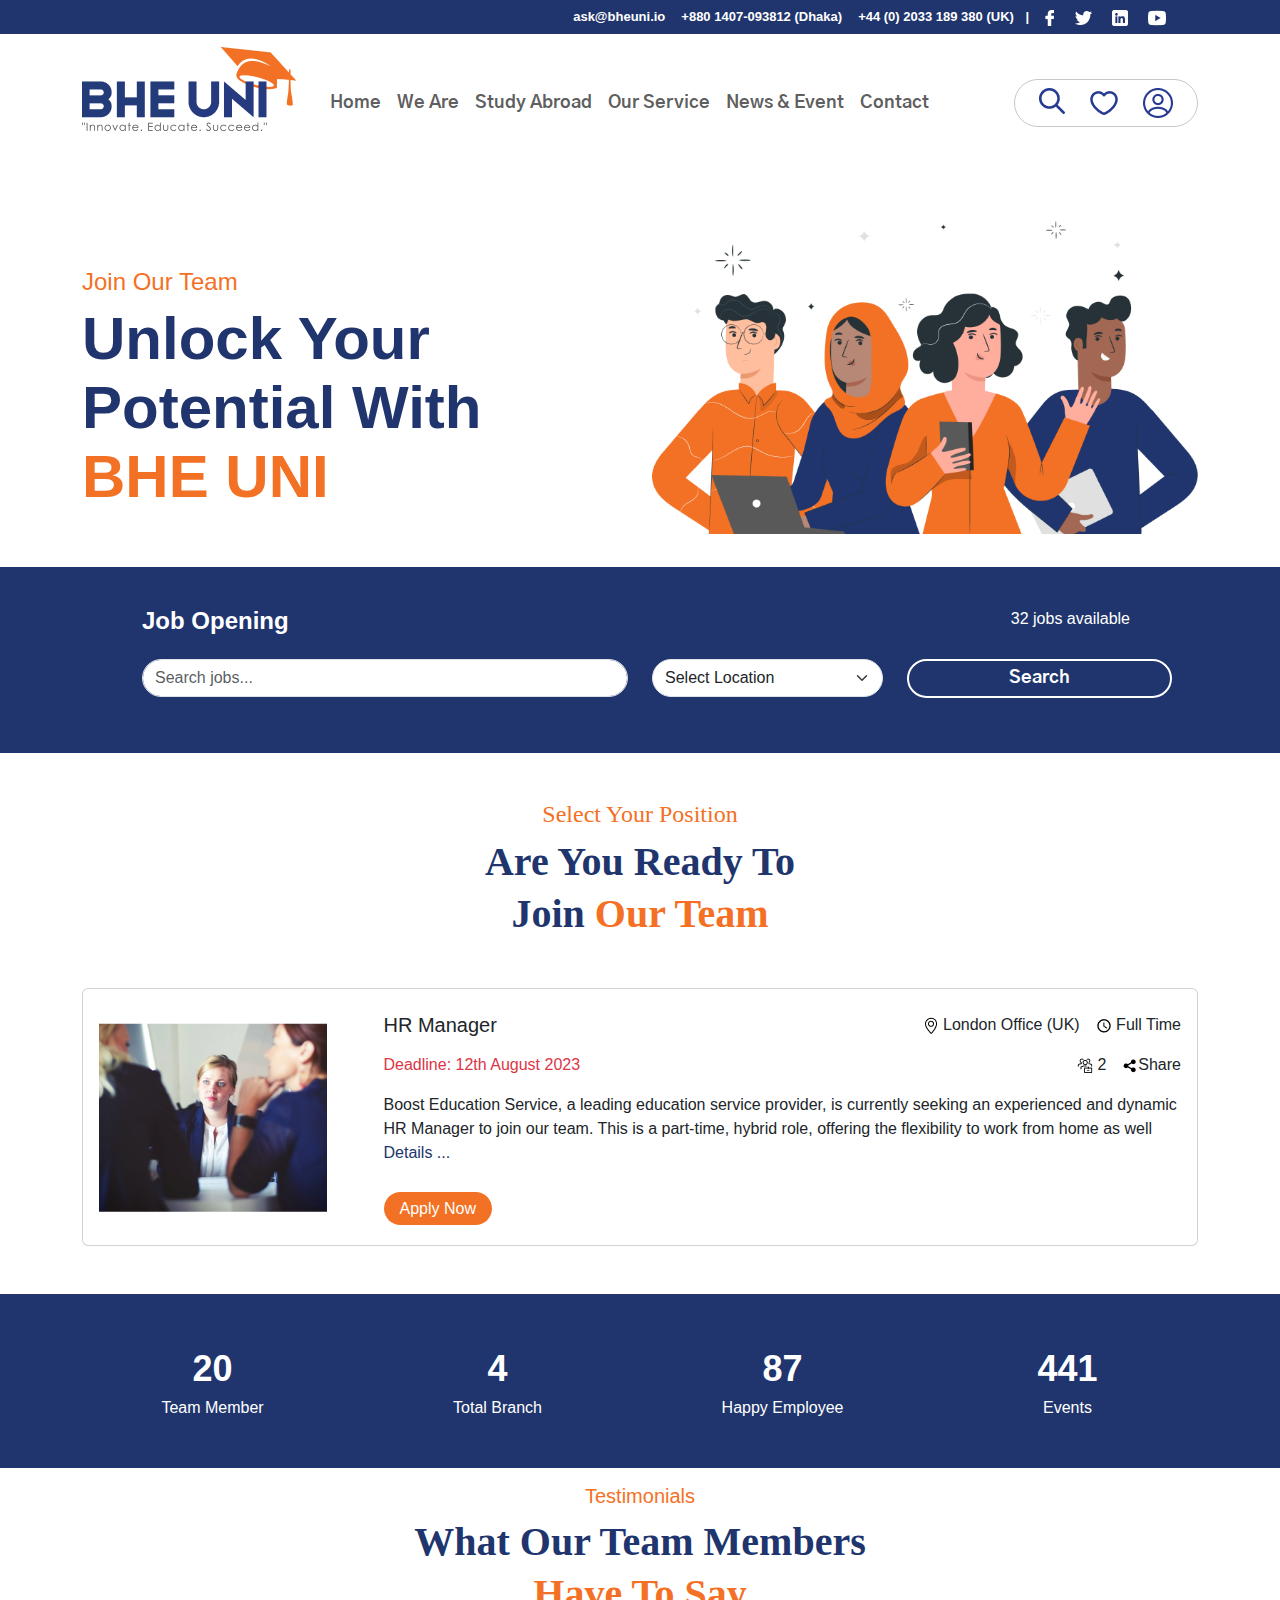
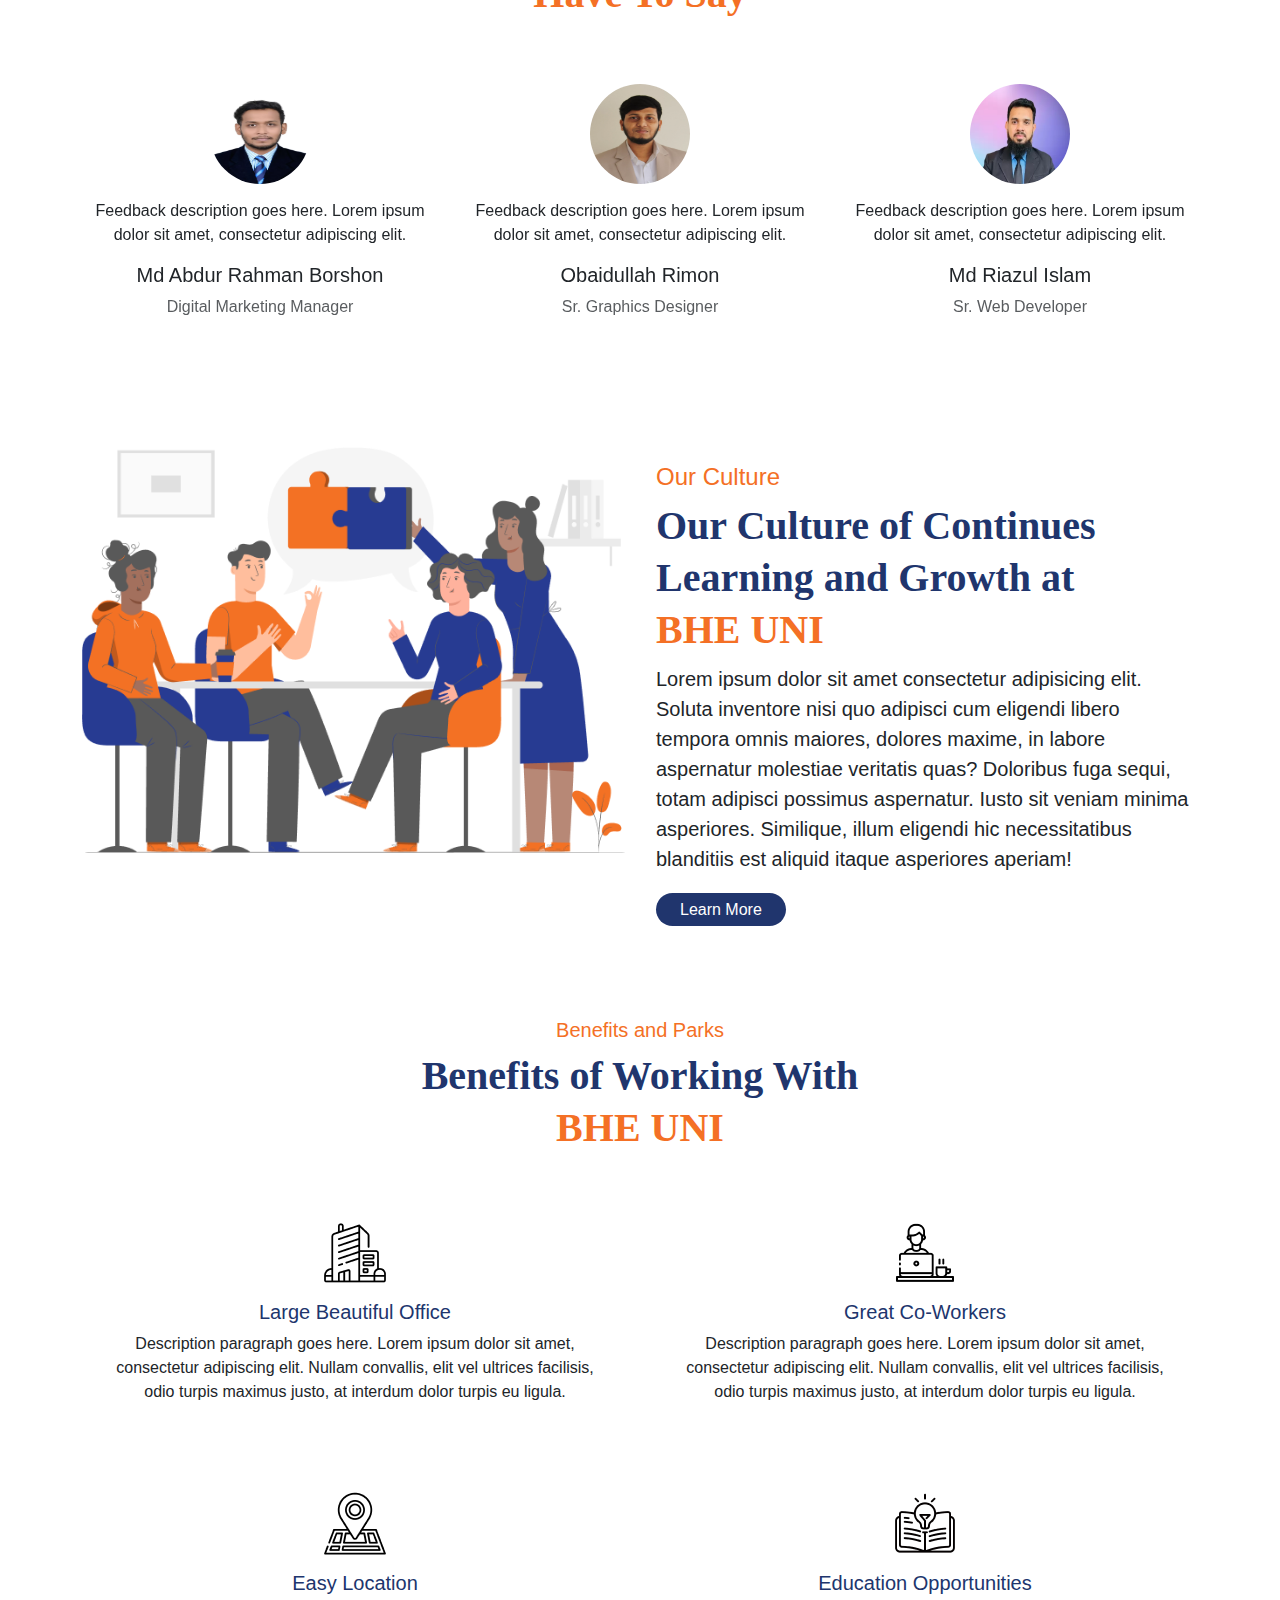
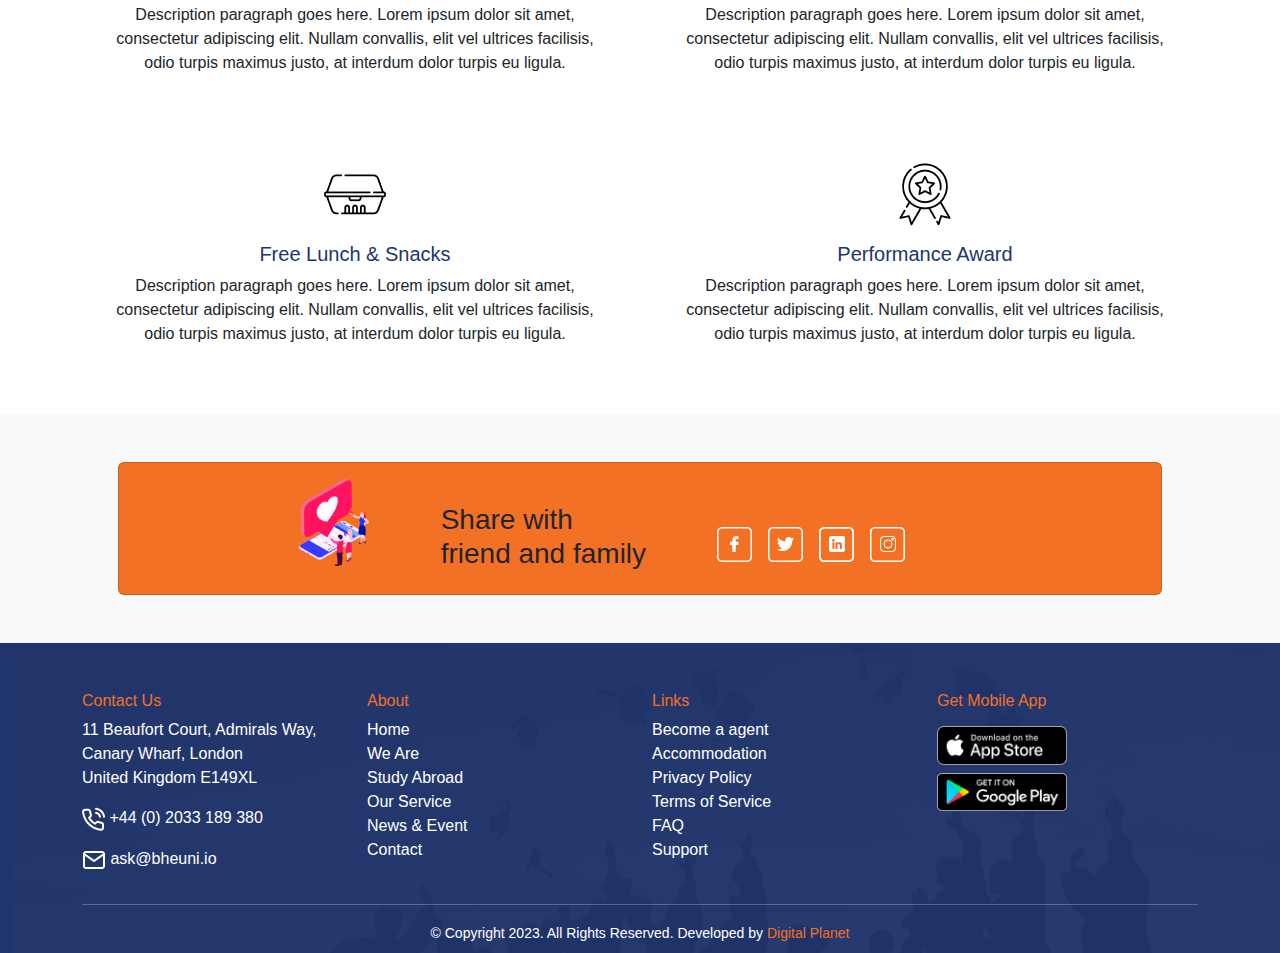
==== commit 2b071ec9: "Job Details page updated" ====
--- a/index.html
+++ b/index.html
@@ -3,7 +3,7 @@
 <head>
   <meta charset="UTF-8">
   <meta name="viewport" content="width=device-width, initial-scale=1.0">
-  <title>Job Portal Template</title>
+  <title>Job Portal - BHE UNI</title>
   <link rel="stylesheet" href="css/style.css">
   <link href="https://cdn.jsdelivr.net/npm/bootstrap@5.3.0-alpha1/dist/css/bootstrap.min.css" rel="stylesheet">
   <link href="https://cdn.jsdelivr.net/npm/@fortawesome/fontawesome-free@5.15.3/css/all.min.css" rel="stylesheet">
@@ -203,7 +203,7 @@
                 </div>
                 <div class="col-md-4 d-flex justify-content-end">
                     <p class="card-text pe-3"><img src="./img/employee.png" alt=""> 2</p>
-                    <a class="float-end text-reset"><img src="./img/share.png" alt="">Share</a>
+                    <a href="#" class="float-end text-reset"><img src="./img/share.png" alt="">Share</a>
                 </div>
               </div>
               <!-- Job Description Row -->
@@ -257,9 +257,8 @@
 
    <!-- Ready section start -->
    <div class="text-center m-3">
-    <h5><span class="text-danger">Testimonials</span></h5>
-    <h3>What Our Team Members</h3>
-    <h3><span class="text-danger">Have To Say</span></h3>
+    <h5><span class="highligh-secondary">Testimonials</span></h5>
+    <h3 class="job-caption2 highligh-primary">What Our Team Members <br><span class="highligh-secondary">Have To Say</span></h3>
   </div>
   <!-- Ready section end -->
   <!-- Testimonial Section -->
@@ -347,8 +346,8 @@
           </div>
         <!-- Right Side (Image Content) -->
         <div class="col-lg-6 p-3">
-            <h4>Our Culture</h4>
-            <h1 class="mb-3">Our Culture of Continues <br>Learning and Growth at <br><span class="text-danger">BHE UNI</span> </h1>
+            <h4 class="highligh-secondary">Our Culture</h4>
+            <h1 class="job-caption2 highligh-primary">Our Culture of Continues <br>Learning and Growth at <br><span class="highligh-secondary">BHE UNI</span> </h1>
             <p class="lead mb-4">Lorem ipsum dolor sit amet consectetur adipisicing elit. Soluta inventore nisi quo adipisci cum eligendi libero tempora omnis maiores, dolores maxime, in labore aspernatur molestiae veritatis quas? Doloribus fuga sequi, totam adipisci possimus aspernatur. Iusto sit veniam minima asperiores. Similique, illum eligendi hic necessitatibus blanditiis est aliquid itaque asperiores aperiam!</p>
             <a class="primary-color rounded-pill px-4 py-2">Learn More</a>
           </div>
@@ -359,9 +358,8 @@
 
    <!-- Benefit Header section start -->
    <div class="text-center m-3">
-    <h5><span class="text-danger">Benefits and Parks</span></h5>
-    <h3>Benefits of Working With</h3>
-    <h3><span class="text-danger">BHE UNI</span></h3>
+    <h5><span class="highligh-secondary">Benefits and Parks</span></h5>
+    <h3 class="job-caption2 highligh-primary">Benefits of Working With <br> <span class="highligh-secondary">BHE UNI</span></h3>
   </div>
   <!-- Benefit Header section end -->
 
@@ -374,7 +372,7 @@
           <div class="p-3 mx-3">
             <!-- <i class="benefit-icon fas fa-cogs"></i> -->
             <img src="./img/benifit-01.png" alt="">
-            <h5 class="pt-3">Large Beautiful Office</h5>
+            <h5 class="pt-3 highligh-primary">Large Beautiful Office</h5>
             <p>Description paragraph goes here. Lorem ipsum dolor sit amet, consectetur adipiscing elit. Nullam convallis,
                 elit vel ultrices facilisis, odio turpis maximus justo, at interdum dolor turpis eu ligula.</p>
           </div>
@@ -383,7 +381,7 @@
         <div class="col-md-6 benefit-card">
             <div class="p-3 mx-3">
                 <img src="./img/benifit-02.png" alt="">
-                <h5 class="pt-3">Great Co-Workers</h5>
+                <h5 class="pt-3 highligh-primary">Great Co-Workers</h5>
                 <p>Description paragraph goes here. Lorem ipsum dolor sit amet, consectetur adipiscing elit. Nullam convallis,
                     elit vel ultrices facilisis, odio turpis maximus justo, at interdum dolor turpis eu ligula.</p>
             </div>
@@ -391,7 +389,7 @@
         <div class="col-md-6 benefit-card">
             <div class="p-3 mx-3">
                 <img src="./img/benifit-03.png" alt="">
-                <h5 class="pt-3">Easy Location</h5>
+                <h5 class="pt-3 highligh-primary">Easy Location</h5>
                 <p>Description paragraph goes here. Lorem ipsum dolor sit amet, consectetur adipiscing elit. Nullam convallis,
                     elit vel ultrices facilisis, odio turpis maximus justo, at interdum dolor turpis eu ligula.</p>
             </div>
@@ -399,7 +397,7 @@
         <div class="col-md-6 benefit-card">
             <div class="p-3 mx-3">
                 <img src="./img/benifit-04.png" alt="">
-                <h5 class="pt-3">Education Opportunities</h5>
+                <h5 class="pt-3 highligh-primary">Education Opportunities</h5>
                 <p>Description paragraph goes here. Lorem ipsum dolor sit amet, consectetur adipiscing elit. Nullam convallis,
                     elit vel ultrices facilisis, odio turpis maximus justo, at interdum dolor turpis eu ligula.</p>
             </div>
@@ -407,7 +405,7 @@
         <div class="col-md-6 benefit-card">
             <div class="p-3 mx-3">
                 <img src="./img/benifit-05.png" alt="">
-                <h5 class="pt-3">Free Lunch & Snacks</h5>
+                <h5 class="pt-3 highligh-primary">Free Lunch & Snacks</h5>
                 <p>Description paragraph goes here. Lorem ipsum dolor sit amet, consectetur adipiscing elit. Nullam convallis,
                     elit vel ultrices facilisis, odio turpis maximus justo, at interdum dolor turpis eu ligula.</p>
             </div>
@@ -415,7 +413,7 @@
         <div class="col-md-6 benefit-card">
             <div class="p-3 mx-3">
                 <img src="./img/benifit-06.png" alt="">
-                <h5 class="pt-3">Performance Award</h5>
+                <h5 class="pt-3 highligh-primary">Performance Award</h5>
                 <p>Description paragraph goes here. Lorem ipsum dolor sit amet, consectetur adipiscing elit. Nullam convallis,
                     elit vel ultrices facilisis, odio turpis maximus justo, at interdum dolor turpis eu ligula.</p>
             </div>
--- a/css/style.css
+++ b/css/style.css
@@ -95,32 +95,32 @@
 .testimonial-item {
     text-align: center;
   }
-  .testimonial-item img {
-    width: 100px;
-    height: 100px;
-    border-radius: 50%;
-    margin: 0 auto 15px;
-  }
-  .carousel-indicators li {
-    background-color: #d8d8d8;
-    border-radius: 50%;
-    width: 8px;
-    height: 8px;
-  }
-  .carousel-indicators .active {
-    background-color: #007bff;
-  }
-  .benefit-card {
-    text-align: center;
-    padding: 20px;
-  }
-  .benefit-icon {
-    font-size: 36px;
-    color: #007bff;
-  }
-  a{
-    text-decoration: none!important;
-  }
+.testimonial-item img {
+  width: 100px;
+  height: 100px;
+  border-radius: 50%;
+  margin: 0 auto 15px;
+}
+.carousel-indicators li {
+  background-color: #d8d8d8;
+  border-radius: 50%;
+  width: 8px;
+  height: 8px;
+}
+.carousel-indicators .active {
+  background-color: #007bff;
+}
+.benefit-card {
+  text-align: center;
+  padding: 20px;
+}
+.benefit-icon {
+  font-size: 36px;
+  color: #007bff;
+}
+a{
+  text-decoration: none!important;
+}
 .footer-menubar{
   background: url('../img/img_footer.png');
   background-color: #20356D;
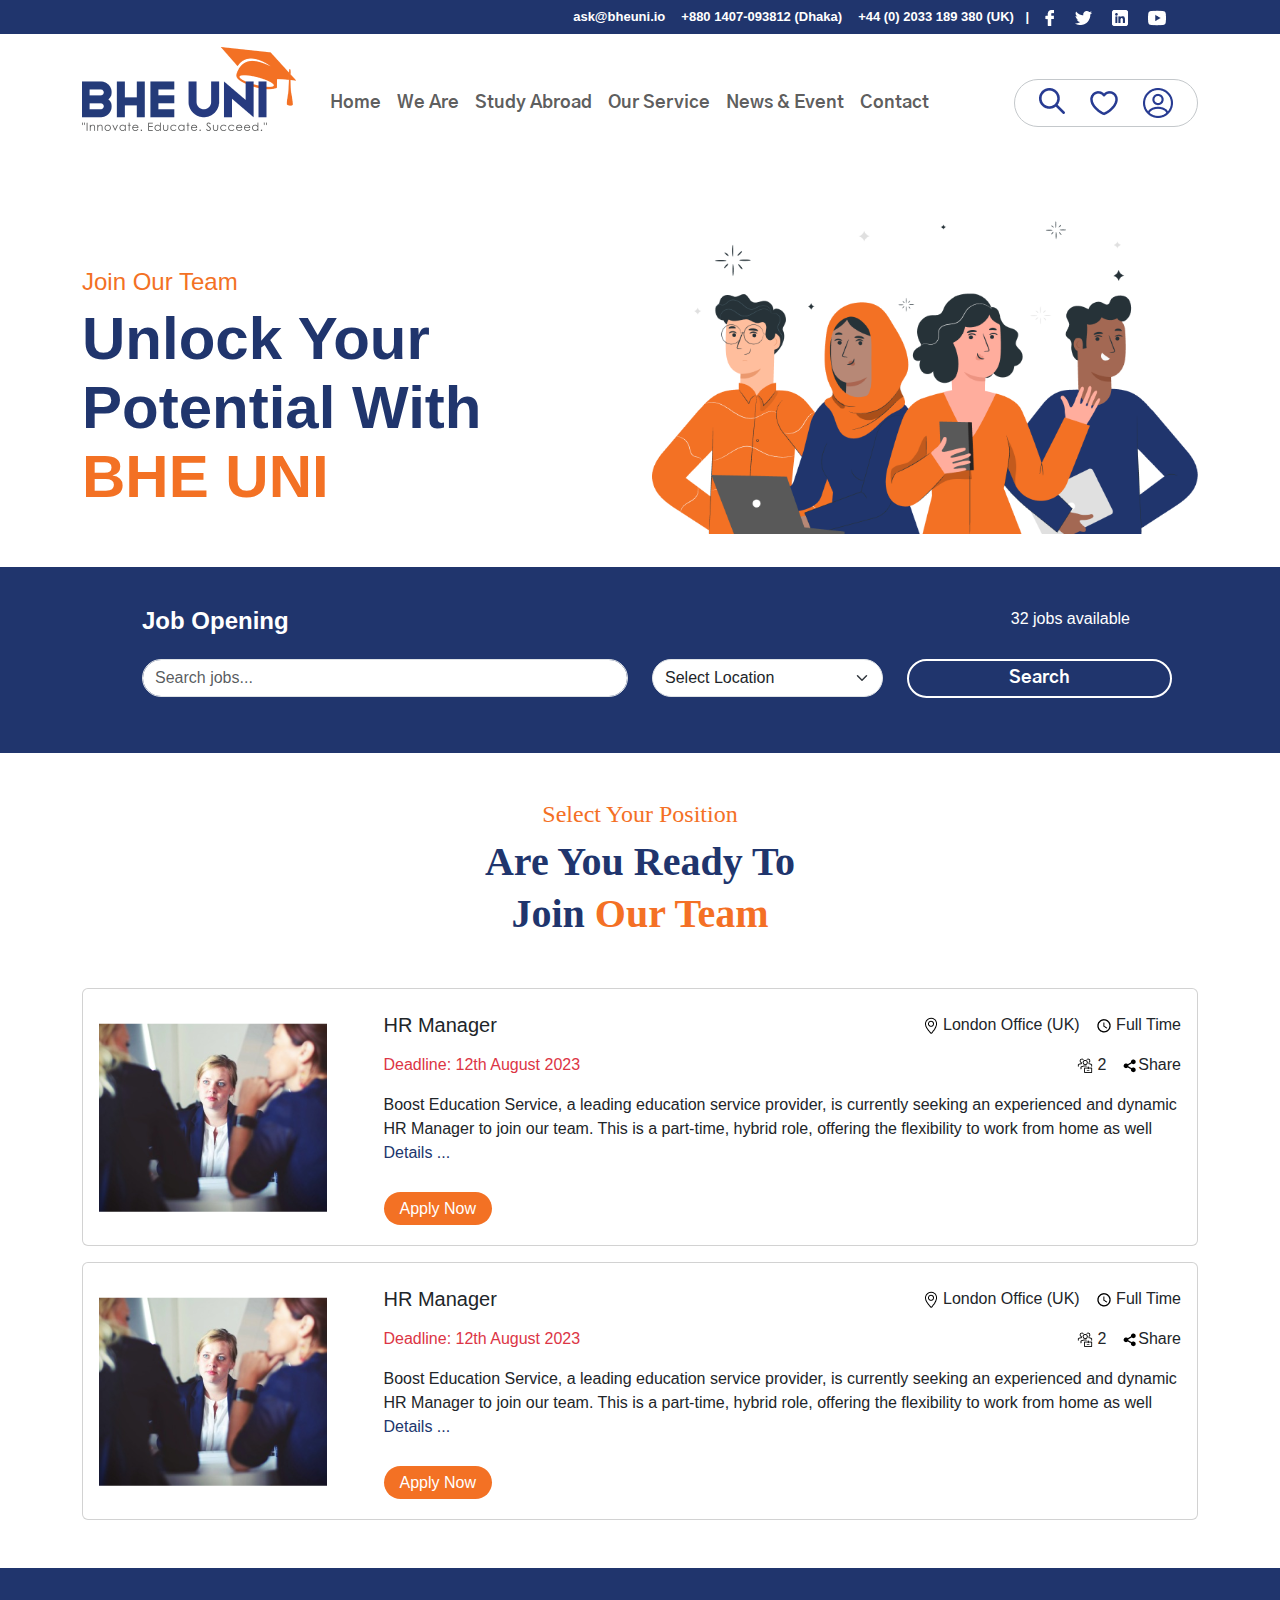
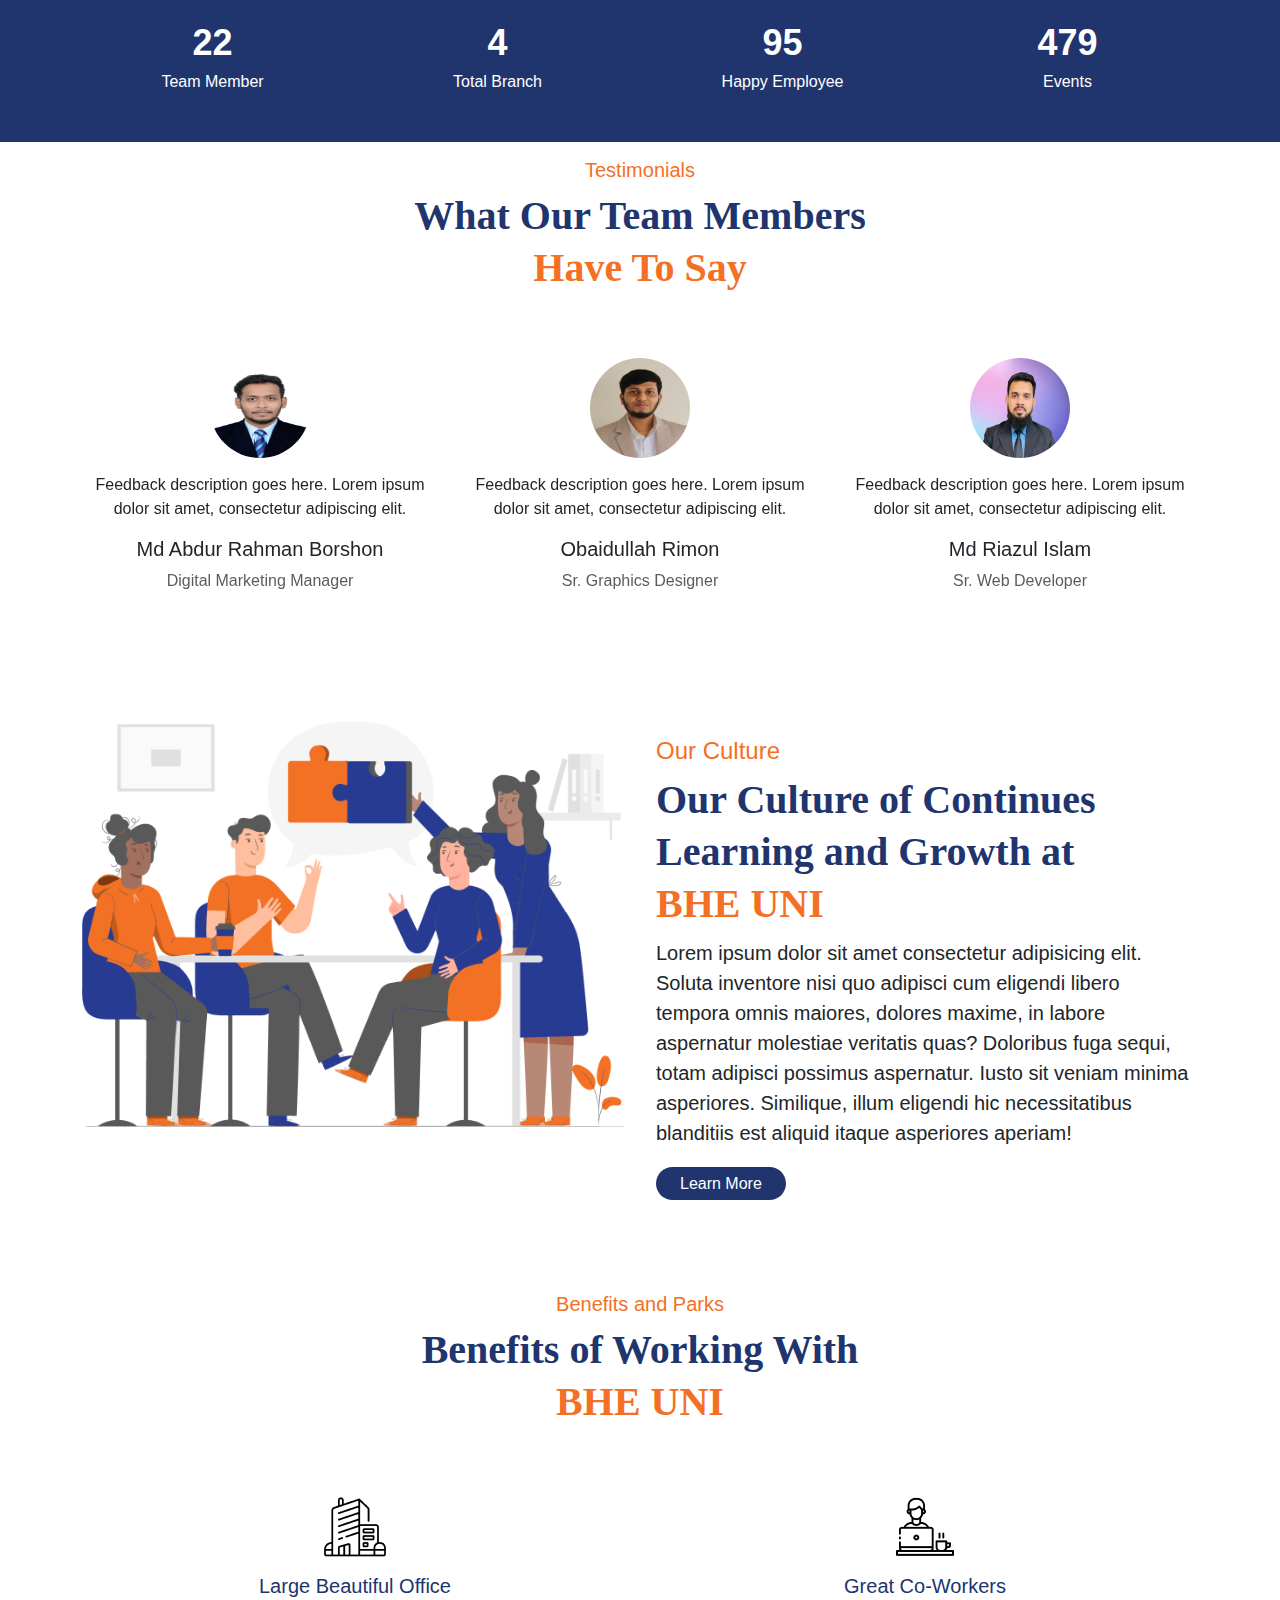
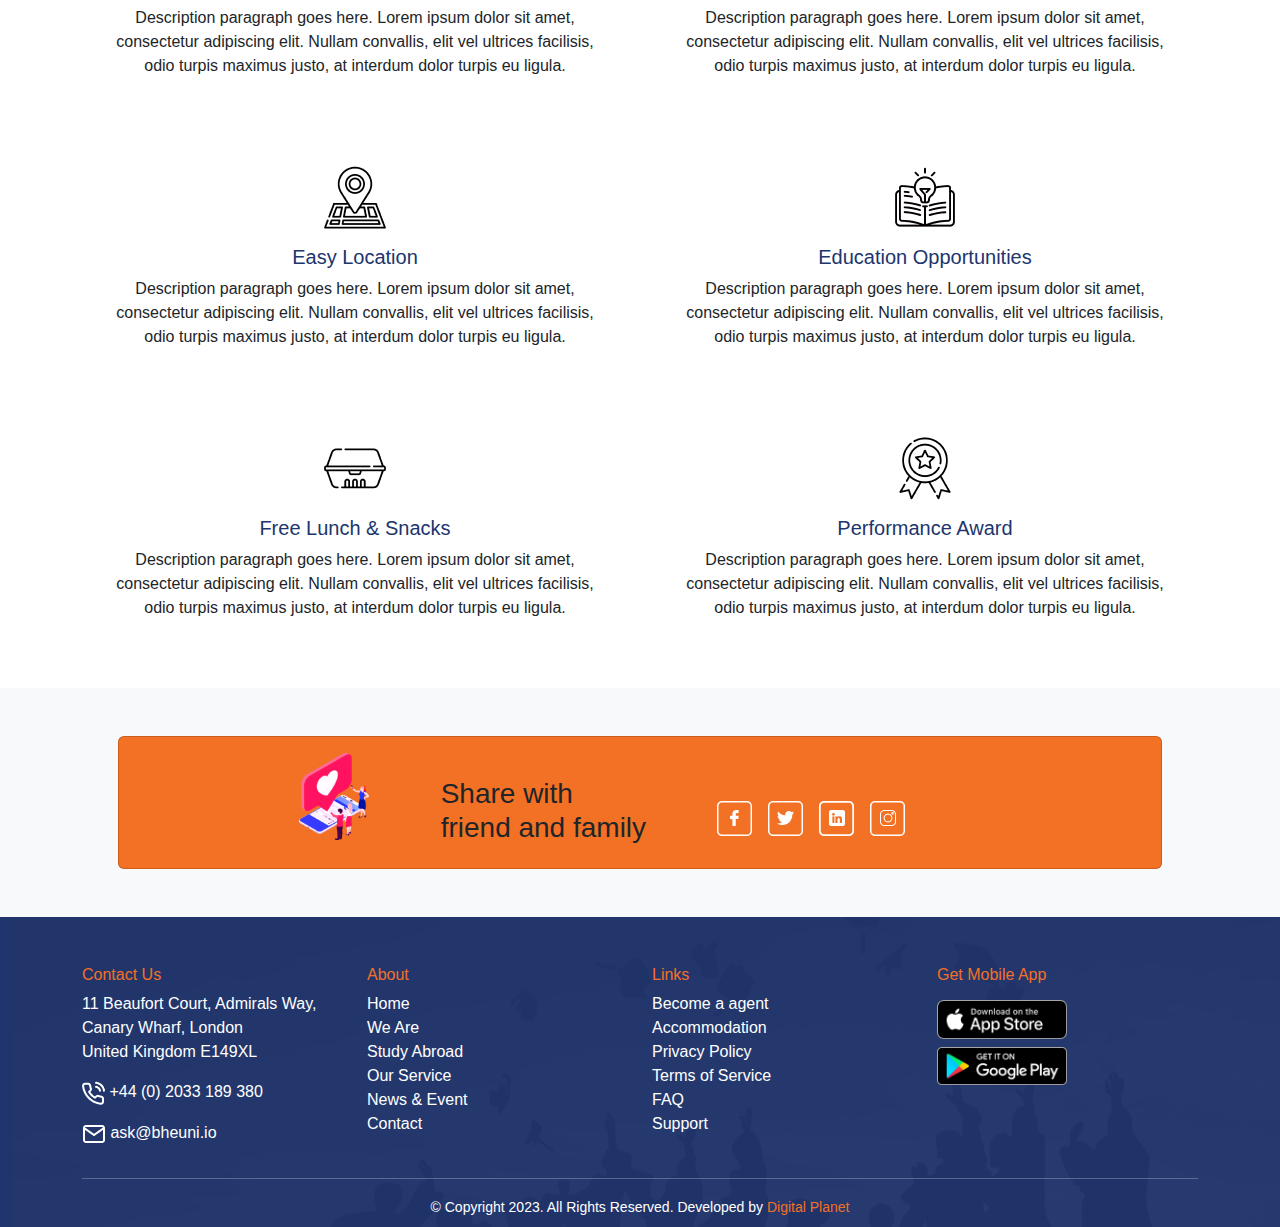
==== commit 722f745d: "Card" ====
--- a/index.html
+++ b/index.html
@@ -177,7 +177,7 @@
    <!-- Job Card Section Start -->
    <section class="m-5">
     <div class="container">
-      <div class="card">
+      <div class="card my-3">
         <div class="row">
           <!-- Left Side (Image) -->
           <div class="col-12 col-md-3 d-flex align-items-center justify-content-start">
@@ -201,10 +201,142 @@
                 <div class="col-md-8">
                     <p class="card-text text-danger">Deadline: 12th August 2023</p>
                 </div>
-                <div class="col-md-4 d-flex justify-content-end">
+                <!-- <div class="col-md-4 d-flex justify-content-end">
                     <p class="card-text pe-3"><img src="./img/employee.png" alt=""> 2</p>
                     <a href="#" class="float-end text-reset"><img src="./img/share.png" alt="">Share</a>
-                </div>
+                </div> -->
+                <div class="col-md-4 d-flex justify-content-end">
+                  <p class="card-text pe-3"><img src="./img/employee.png" alt=""> 2</p>
+                  <a class="float-end text-reset" id="share-button"><img src="./img/share.png" alt="">Share</a>
+                </div>
+                
+                <!-- Popup container -->
+                <div class="pb-0">
+                  <div id="share-popup" class="share-popup">
+                    <a href="#" class="share-icon text-reset" id="facebook-share"><img src="./img/facebook.png" alt="Facebook"></a>
+                    <a href="#" class="share-icon text-reset" id="linkedin-share"><img src="./img/linkedin1.png" alt="LinkedIn"></a>
+                    <a href="#" class="share-icon text-reset" id="facebook-share"><img src="./img/twitter1.png" alt="Facebook"></a>
+                    <a href="#" class="share-icon text-reset" id="facebook-share"><img src="./img/instagram.png" alt="Facebook"></a>
+                    
+                </div>
+                </div>
+
+              <script>
+                // Get the elements
+                const shareButton = document.getElementById("share-button");
+                const sharePopup = document.getElementById("share-popup");
+                const facebookShare = document.getElementById("facebook-share");
+                const linkedinShare = document.getElementById("linkedin-share");
+
+                // Toggle the popup visibility
+                shareButton.addEventListener("click", () => {
+                    sharePopup.style.display = sharePopup.style.display === "block" ? "none" : "block";
+                });
+
+                // Generate social media links and open in new tab/window
+                facebookShare.addEventListener("click", () => {
+                    const url = "https://www.facebook.com/sharer/sharer.php?u=" + encodeURIComponent(window.location.href);
+                    window.open(url, "_blank");
+                    sharePopup.style.display = "none";
+                });
+
+                linkedinShare.addEventListener("click", () => {
+                    const url = "https://www.linkedin.com/shareArticle?url=" + encodeURIComponent(window.location.href);
+                    window.open(url, "_blank");
+                    sharePopup.style.display = "none";
+                });
+
+              </script>
+
+              </div>
+              <!-- Job Description Row -->
+              <div class="row">
+                <div class="col">
+                  <!-- <h6 class="card-subtitle mb-2 text-muted">Job Description:</h6> -->
+                  <p class="card-text">Boost Education Service, a leading education service provider, is currently seeking an experienced and dynamic HR Manager to join our team. This is a part-time, hybrid role, offering the flexibility to work from home as well <a href=""><span class="highligh-primary">Details ...</span></a></p>
+                </div>
+              </div>
+              <!-- Apply Now Button Row -->
+              <div class="row mt-3">
+                <div class="col mt-3">
+                  <a class="" href="details.html" target="_blank" ><span class="secondary-color px-3 py-2 rounded-pill">Apply Now</span></a>
+                </div>
+              </div>
+            </div>
+          </div>
+        </div>
+      </div>
+      <div class="card my-3">
+        <div class="row">
+          <!-- Left Side (Image) -->
+          <div class="col-12 col-md-3 d-flex align-items-center justify-content-start">
+            <img src="./img/img-job-position-01.png" alt="Job Image" class="ps-3 img-fluid">
+          </div>
+          <!-- Right Side (Job Details) -->
+          <div class="col-12 col-md-9">
+            <div class="card-body py-4">
+              <!-- First Row -->
+              <div class="row">
+                <div class="col">
+                  <h5 class="card-title highligh-primary">HR Manager</h5>
+                </div>
+                <div class="col d-flex justify-content-end">
+                    <p class="card-text pe-3"><img src="./img/location.png" alt=""> London Office (UK)</p>
+                    <p class="card-text"><img src="./img/time.png" alt=""> Full Time</p>
+                </div>
+              </div>
+              <!-- Second Row -->
+              <div class="row">
+                <div class="col-md-8">
+                    <p class="card-text text-danger">Deadline: 12th August 2023</p>
+                </div>
+                <!-- <div class="col-md-4 d-flex justify-content-end">
+                    <p class="card-text pe-3"><img src="./img/employee.png" alt=""> 2</p>
+                    <a href="#" class="float-end text-reset"><img src="./img/share.png" alt="">Share</a>
+                </div> -->
+                <div class="col-md-4 d-flex justify-content-end">
+                  <p class="card-text pe-3"><img src="./img/employee.png" alt=""> 2</p>
+                  <a class="float-end text-reset" id="share-button"><img src="./img/share.png" alt="">Share</a>
+                </div>
+                
+                <!-- Popup container -->
+                <div class="pb-0">
+                  <div id="share-popup" class="share-popup">
+                    <a href="#" class="share-icon text-reset" id="facebook-share"><img src="./img/facebook.png" alt="Facebook"></a>
+                    <a href="#" class="share-icon text-reset" id="linkedin-share"><img src="./img/linkedin1.png" alt="LinkedIn"></a>
+                    <a href="#" class="share-icon text-reset" id="facebook-share"><img src="./img/twitter1.png" alt="Facebook"></a>
+                    <a href="#" class="share-icon text-reset" id="facebook-share"><img src="./img/instagram.png" alt="Facebook"></a>
+                    
+                </div>
+                </div>
+
+              <script>
+                // Get the elements
+                const shareButton = document.getElementById("share-button");
+                const sharePopup = document.getElementById("share-popup");
+                const facebookShare = document.getElementById("facebook-share");
+                const linkedinShare = document.getElementById("linkedin-share");
+
+                // Toggle the popup visibility
+                shareButton.addEventListener("click", () => {
+                    sharePopup.style.display = sharePopup.style.display === "block" ? "none" : "block";
+                });
+
+                // Generate social media links and open in new tab/window
+                facebookShare.addEventListener("click", () => {
+                    const url = "https://www.facebook.com/sharer/sharer.php?u=" + encodeURIComponent(window.location.href);
+                    window.open(url, "_blank");
+                    sharePopup.style.display = "none";
+                });
+
+                linkedinShare.addEventListener("click", () => {
+                    const url = "https://www.linkedin.com/shareArticle?url=" + encodeURIComponent(window.location.href);
+                    window.open(url, "_blank");
+                    sharePopup.style.display = "none";
+                });
+
+              </script>
+
               </div>
               <!-- Job Description Row -->
               <div class="row">
--- a/css/style.css
+++ b/css/style.css
@@ -124,4 +124,35 @@
 .footer-menubar{
   background: url('../img/img_footer.png');
   background-color: #20356D;
-}+}
+.submit-button{
+  display: flex;
+  width: 222px;
+  padding: 8px 20px;
+  justify-content: center;
+  align-items: center;
+  gap: 10px;
+  flex: 1 0 0;
+  background-color: #20356D;
+  color: white;
+  border-radius: 5px;
+}
+.card-custom{
+  border-width: 1px 0!important;
+}
+
+.share-popup {
+  display: none;
+  position: absolute;
+  top: 40px;
+  right: 0;
+  background: white;
+  border: 1px solid #ccc;
+  padding: 5px;
+  z-index: 1000;
+}
+
+.share-icon {
+  display: inline-block;
+  margin-right: 10px;
+}
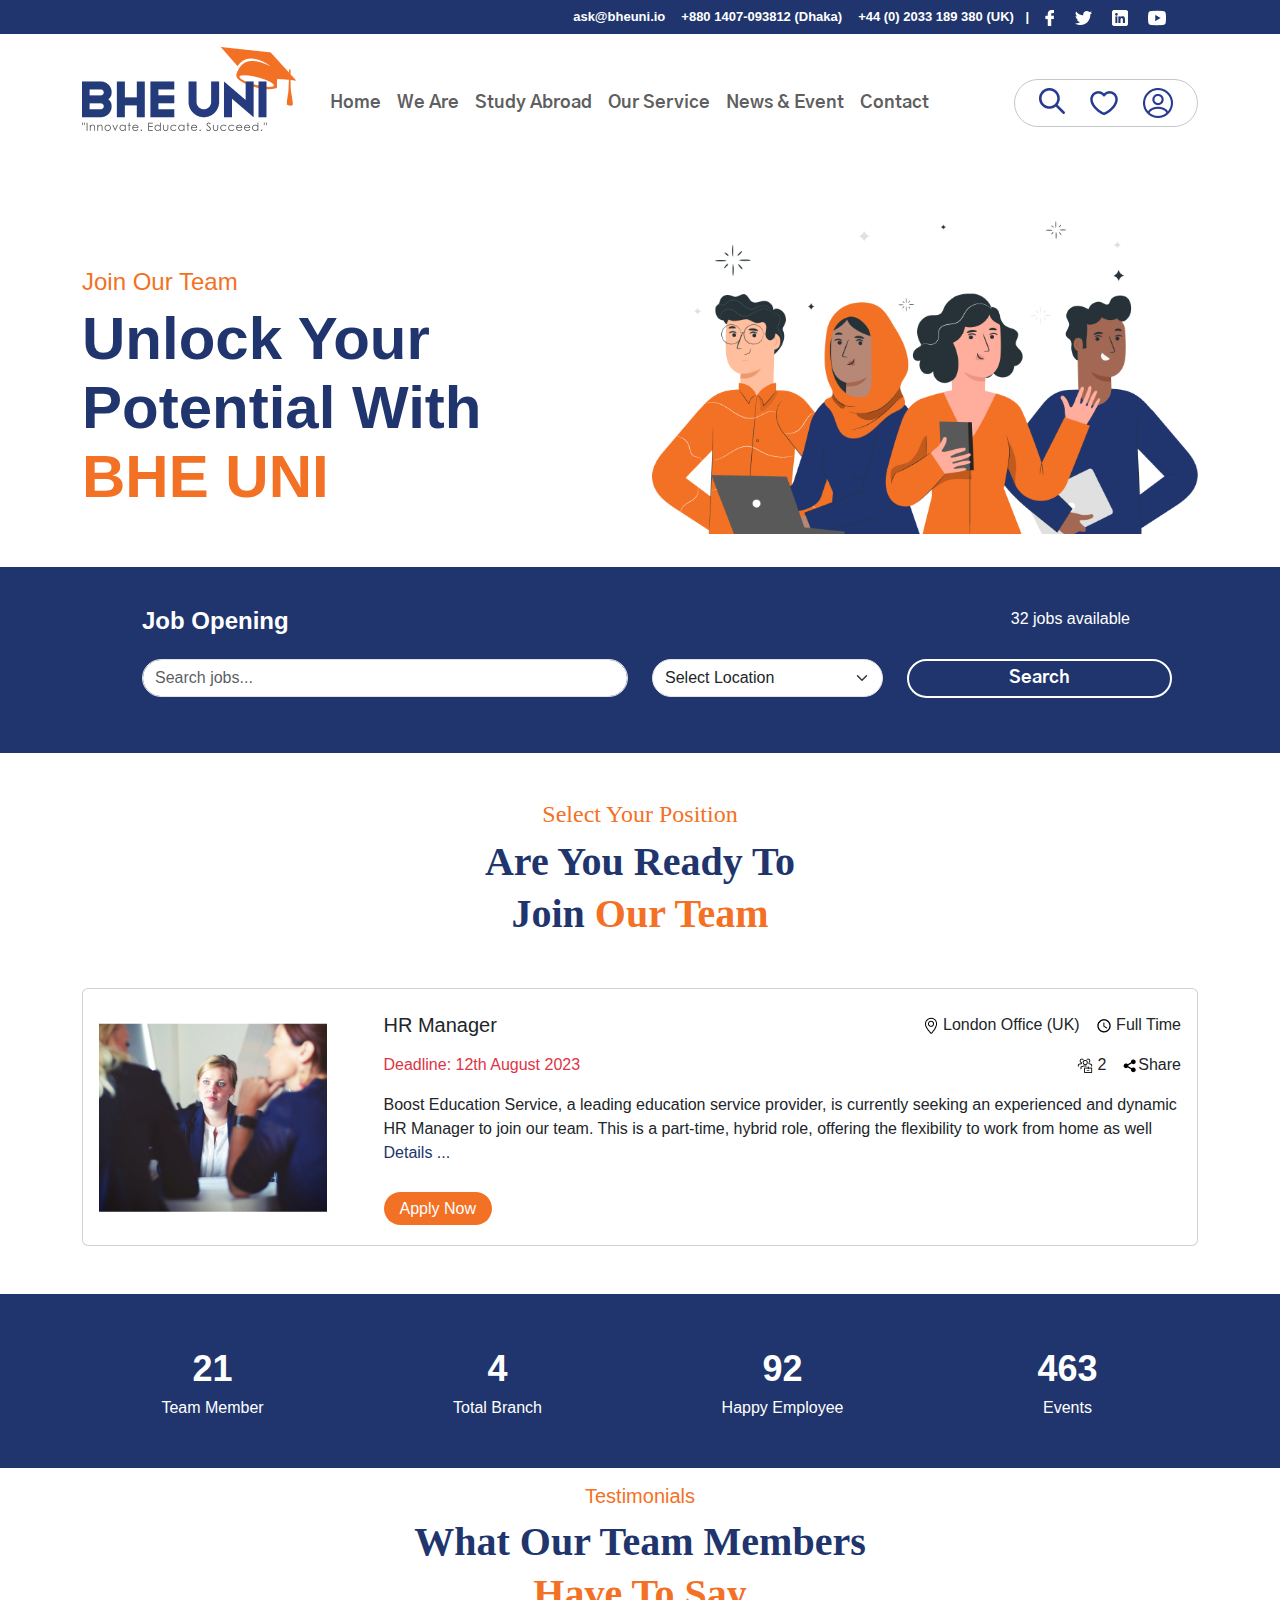
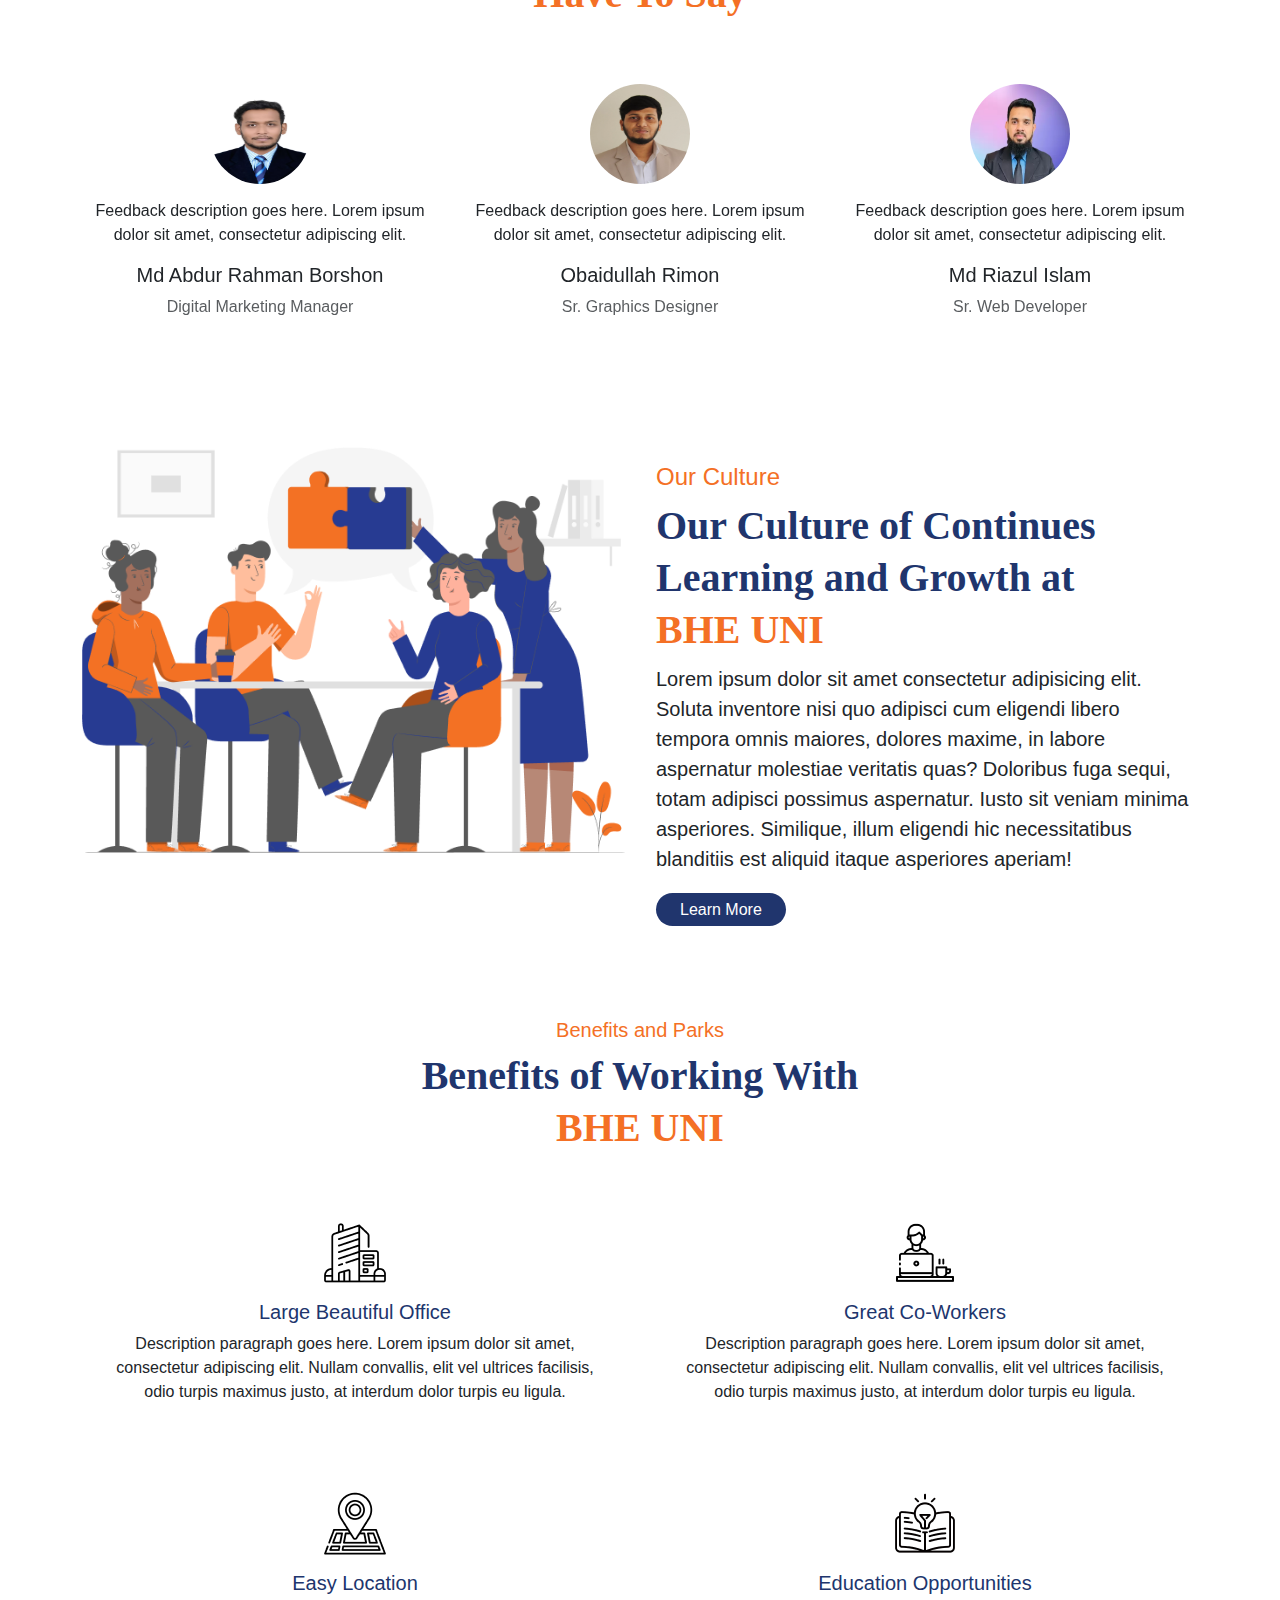
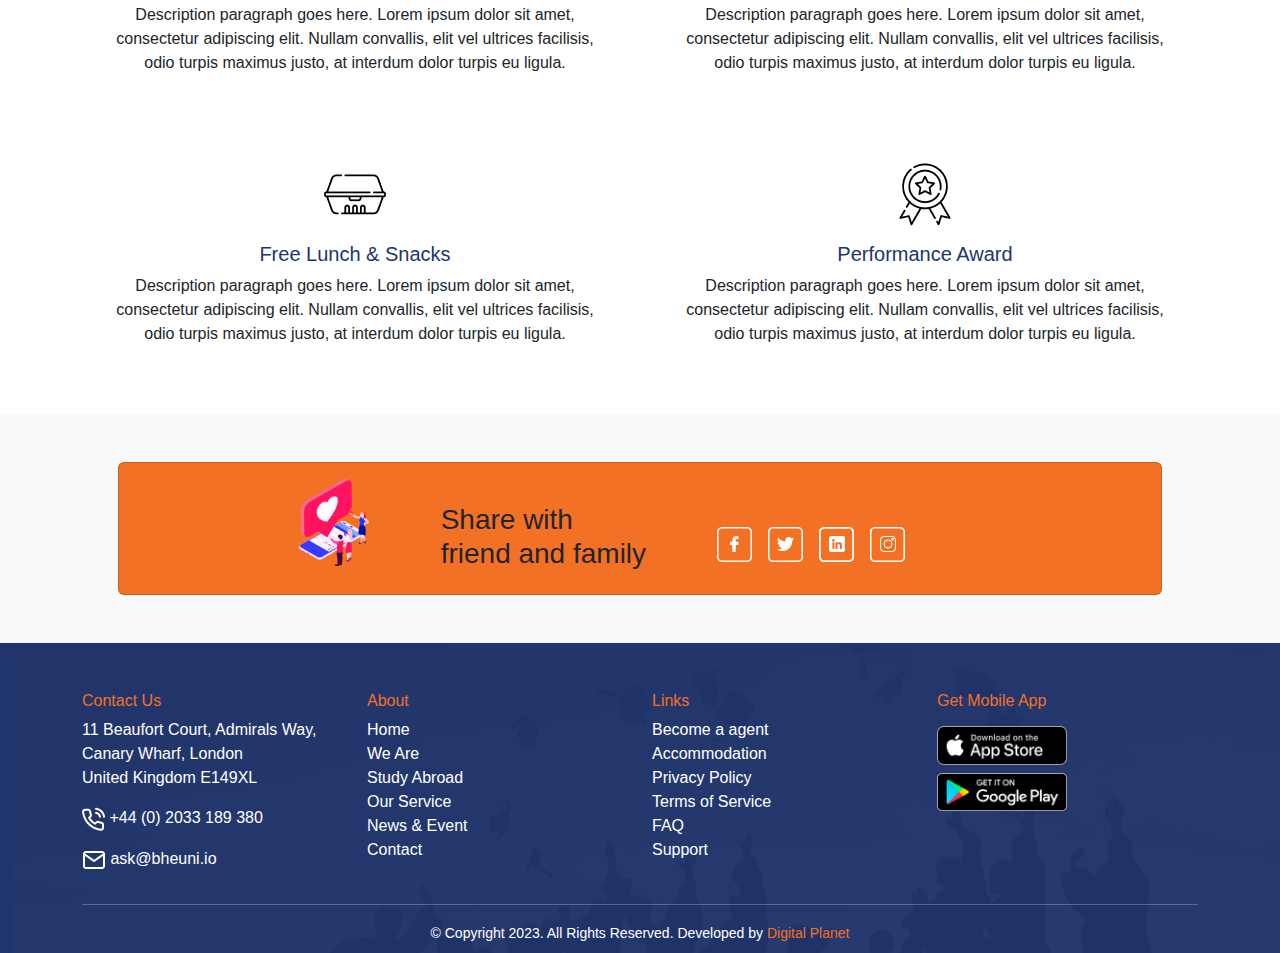
==== commit 6e15be8c: "Updated social media share" ====
--- a/index.html
+++ b/index.html
@@ -215,25 +215,26 @@
                   <div id="share-popup" class="share-popup">
                     <a href="#" class="share-icon text-reset" id="facebook-share"><img src="./img/facebook.png" alt="Facebook"></a>
                     <a href="#" class="share-icon text-reset" id="linkedin-share"><img src="./img/linkedin1.png" alt="LinkedIn"></a>
-                    <a href="#" class="share-icon text-reset" id="facebook-share"><img src="./img/twitter1.png" alt="Facebook"></a>
-                    <a href="#" class="share-icon text-reset" id="facebook-share"><img src="./img/instagram.png" alt="Facebook"></a>
+                    <a href="#" class="share-icon text-reset" id="twitter-share"><img src="./img/twitter1.png" alt="Twitter"></a>
+                    <a href="#" class="share-icon text-reset" id="instagram-share"><img src="./img/instagram.png" alt="instagram"></a>
+                    <a href="#" class="share-icon text-reset" id="whatsapp-share"><img src="./img/whatsapp.png" alt="instagram" style="width: 20px;"></a>
                     
                 </div>
                 </div>
 
               <script>
-                // Get the elements
                 const shareButton = document.getElementById("share-button");
                 const sharePopup = document.getElementById("share-popup");
                 const facebookShare = document.getElementById("facebook-share");
                 const linkedinShare = document.getElementById("linkedin-share");
-
-                // Toggle the popup visibility
+                const instagramShare = document.getElementById("instagram-share");
+                const twitterShare = document.getElementById("twitter-share");
+                const whatsappShare = document.getElementById("whatsapp-share");
+
                 shareButton.addEventListener("click", () => {
                     sharePopup.style.display = sharePopup.style.display === "block" ? "none" : "block";
                 });
 
-                // Generate social media links and open in new tab/window
                 facebookShare.addEventListener("click", () => {
                     const url = "https://www.facebook.com/sharer/sharer.php?u=" + encodeURIComponent(window.location.href);
                     window.open(url, "_blank");
@@ -246,95 +247,23 @@
                     sharePopup.style.display = "none";
                 });
 
-              </script>
-
-              </div>
-              <!-- Job Description Row -->
-              <div class="row">
-                <div class="col">
-                  <!-- <h6 class="card-subtitle mb-2 text-muted">Job Description:</h6> -->
-                  <p class="card-text">Boost Education Service, a leading education service provider, is currently seeking an experienced and dynamic HR Manager to join our team. This is a part-time, hybrid role, offering the flexibility to work from home as well <a href=""><span class="highligh-primary">Details ...</span></a></p>
-                </div>
-              </div>
-              <!-- Apply Now Button Row -->
-              <div class="row mt-3">
-                <div class="col mt-3">
-                  <a class="" href="details.html" target="_blank" ><span class="secondary-color px-3 py-2 rounded-pill">Apply Now</span></a>
-                </div>
-              </div>
-            </div>
-          </div>
-        </div>
-      </div>
-      <div class="card my-3">
-        <div class="row">
-          <!-- Left Side (Image) -->
-          <div class="col-12 col-md-3 d-flex align-items-center justify-content-start">
-            <img src="./img/img-job-position-01.png" alt="Job Image" class="ps-3 img-fluid">
-          </div>
-          <!-- Right Side (Job Details) -->
-          <div class="col-12 col-md-9">
-            <div class="card-body py-4">
-              <!-- First Row -->
-              <div class="row">
-                <div class="col">
-                  <h5 class="card-title highligh-primary">HR Manager</h5>
-                </div>
-                <div class="col d-flex justify-content-end">
-                    <p class="card-text pe-3"><img src="./img/location.png" alt=""> London Office (UK)</p>
-                    <p class="card-text"><img src="./img/time.png" alt=""> Full Time</p>
-                </div>
-              </div>
-              <!-- Second Row -->
-              <div class="row">
-                <div class="col-md-8">
-                    <p class="card-text text-danger">Deadline: 12th August 2023</p>
-                </div>
-                <!-- <div class="col-md-4 d-flex justify-content-end">
-                    <p class="card-text pe-3"><img src="./img/employee.png" alt=""> 2</p>
-                    <a href="#" class="float-end text-reset"><img src="./img/share.png" alt="">Share</a>
-                </div> -->
-                <div class="col-md-4 d-flex justify-content-end">
-                  <p class="card-text pe-3"><img src="./img/employee.png" alt=""> 2</p>
-                  <a class="float-end text-reset" id="share-button"><img src="./img/share.png" alt="">Share</a>
-                </div>
-                
-                <!-- Popup container -->
-                <div class="pb-0">
-                  <div id="share-popup" class="share-popup">
-                    <a href="#" class="share-icon text-reset" id="facebook-share"><img src="./img/facebook.png" alt="Facebook"></a>
-                    <a href="#" class="share-icon text-reset" id="linkedin-share"><img src="./img/linkedin1.png" alt="LinkedIn"></a>
-                    <a href="#" class="share-icon text-reset" id="facebook-share"><img src="./img/twitter1.png" alt="Facebook"></a>
-                    <a href="#" class="share-icon text-reset" id="facebook-share"><img src="./img/instagram.png" alt="Facebook"></a>
-                    
-                </div>
-                </div>
-
-              <script>
-                // Get the elements
-                const shareButton = document.getElementById("share-button");
-                const sharePopup = document.getElementById("share-popup");
-                const facebookShare = document.getElementById("facebook-share");
-                const linkedinShare = document.getElementById("linkedin-share");
-
-                // Toggle the popup visibility
-                shareButton.addEventListener("click", () => {
-                    sharePopup.style.display = sharePopup.style.display === "block" ? "none" : "block";
-                });
-
-                // Generate social media links and open in new tab/window
-                facebookShare.addEventListener("click", () => {
-                    const url = "https://www.facebook.com/sharer/sharer.php?u=" + encodeURIComponent(window.location.href);
+                instagramShare.addEventListener("click", () => {
+                    const url = "https://www.instagram.com/share?url=" + encodeURIComponent(window.location.href);
                     window.open(url, "_blank");
                     sharePopup.style.display = "none";
                 });
 
-                linkedinShare.addEventListener("click", () => {
-                    const url = "https://www.linkedin.com/shareArticle?url=" + encodeURIComponent(window.location.href);
+                twitterShare.addEventListener("click", () => {
+                    const url = "https://twitter.com/intent/tweet?url=" + encodeURIComponent(window.location.href);
                     window.open(url, "_blank");
                     sharePopup.style.display = "none";
                 });
-
+                
+                whatsappShare.addEventListener("click", () => {
+                    const url = "https://api.whatsapp.com/send?text=" + encodeURIComponent(window.location.href);
+                    window.open(url, "_blank");
+                    sharePopup.style.display = "none";
+                });
               </script>
 
               </div>
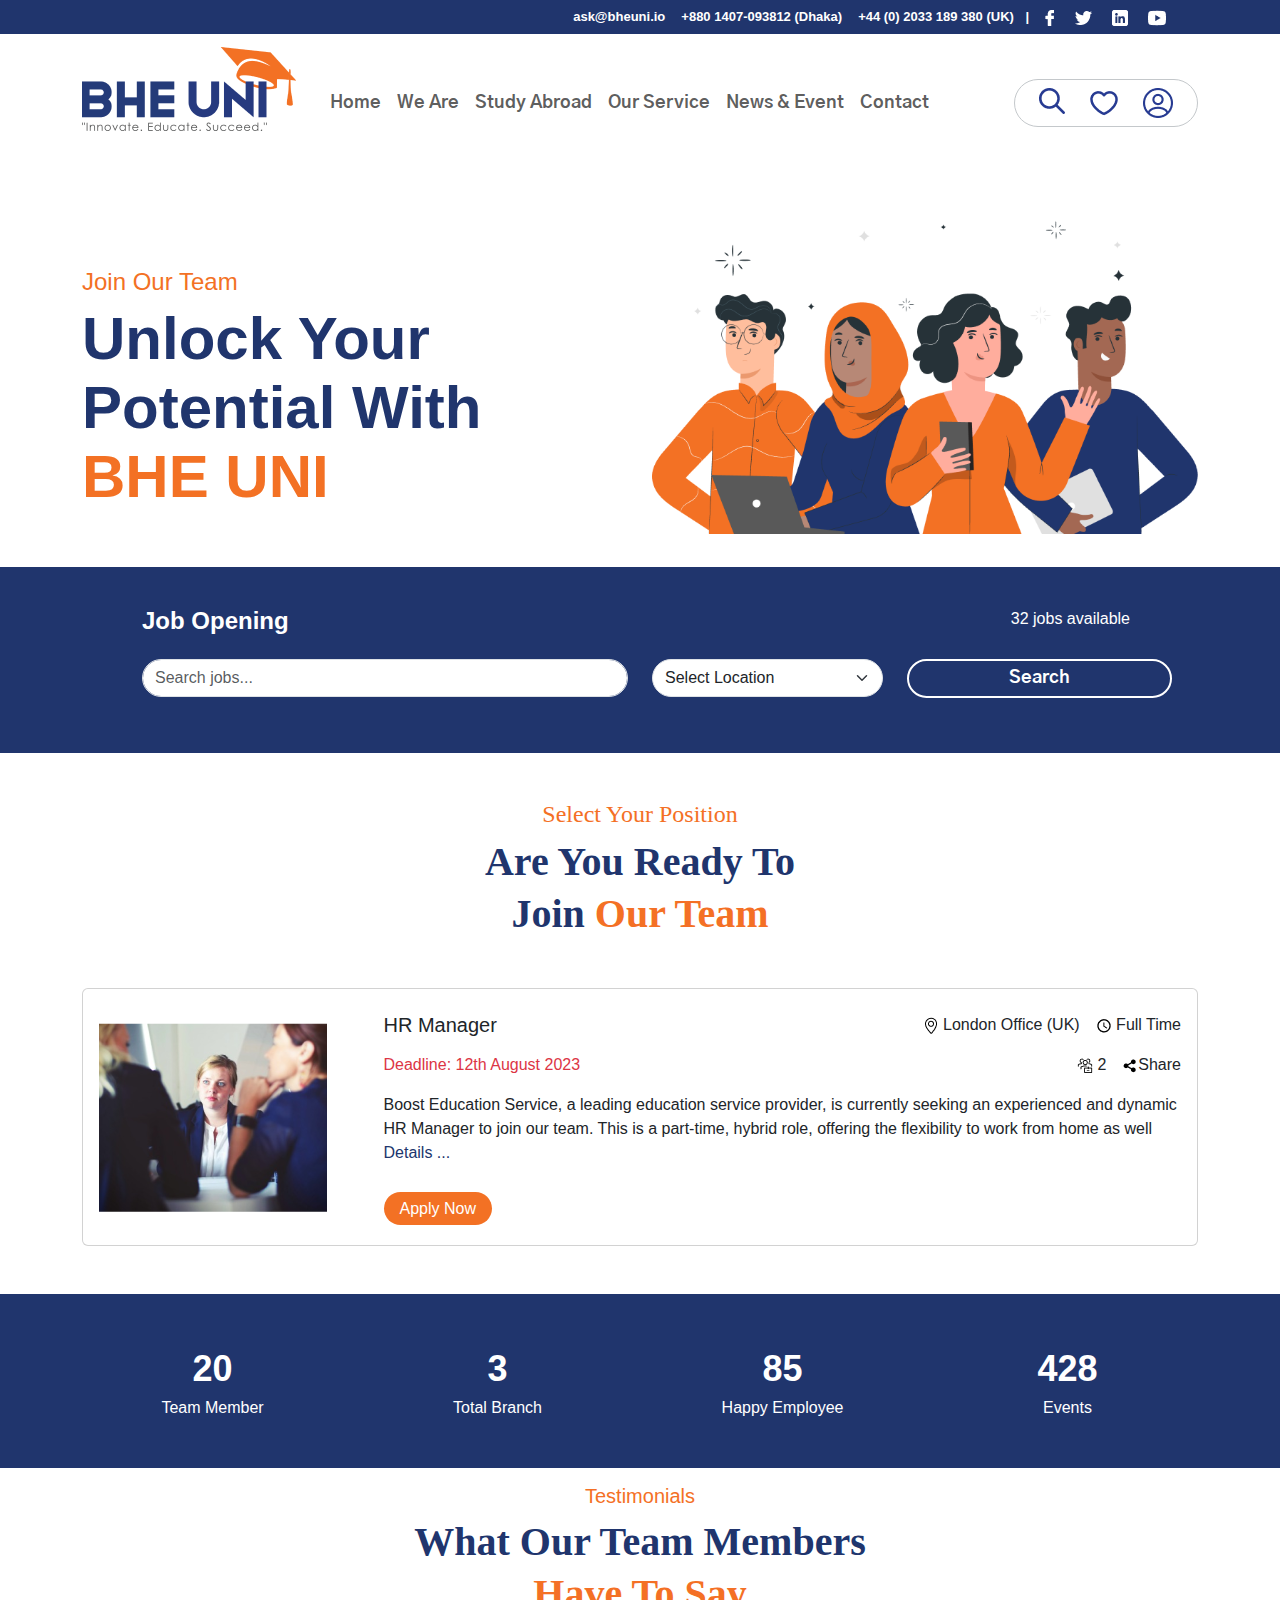
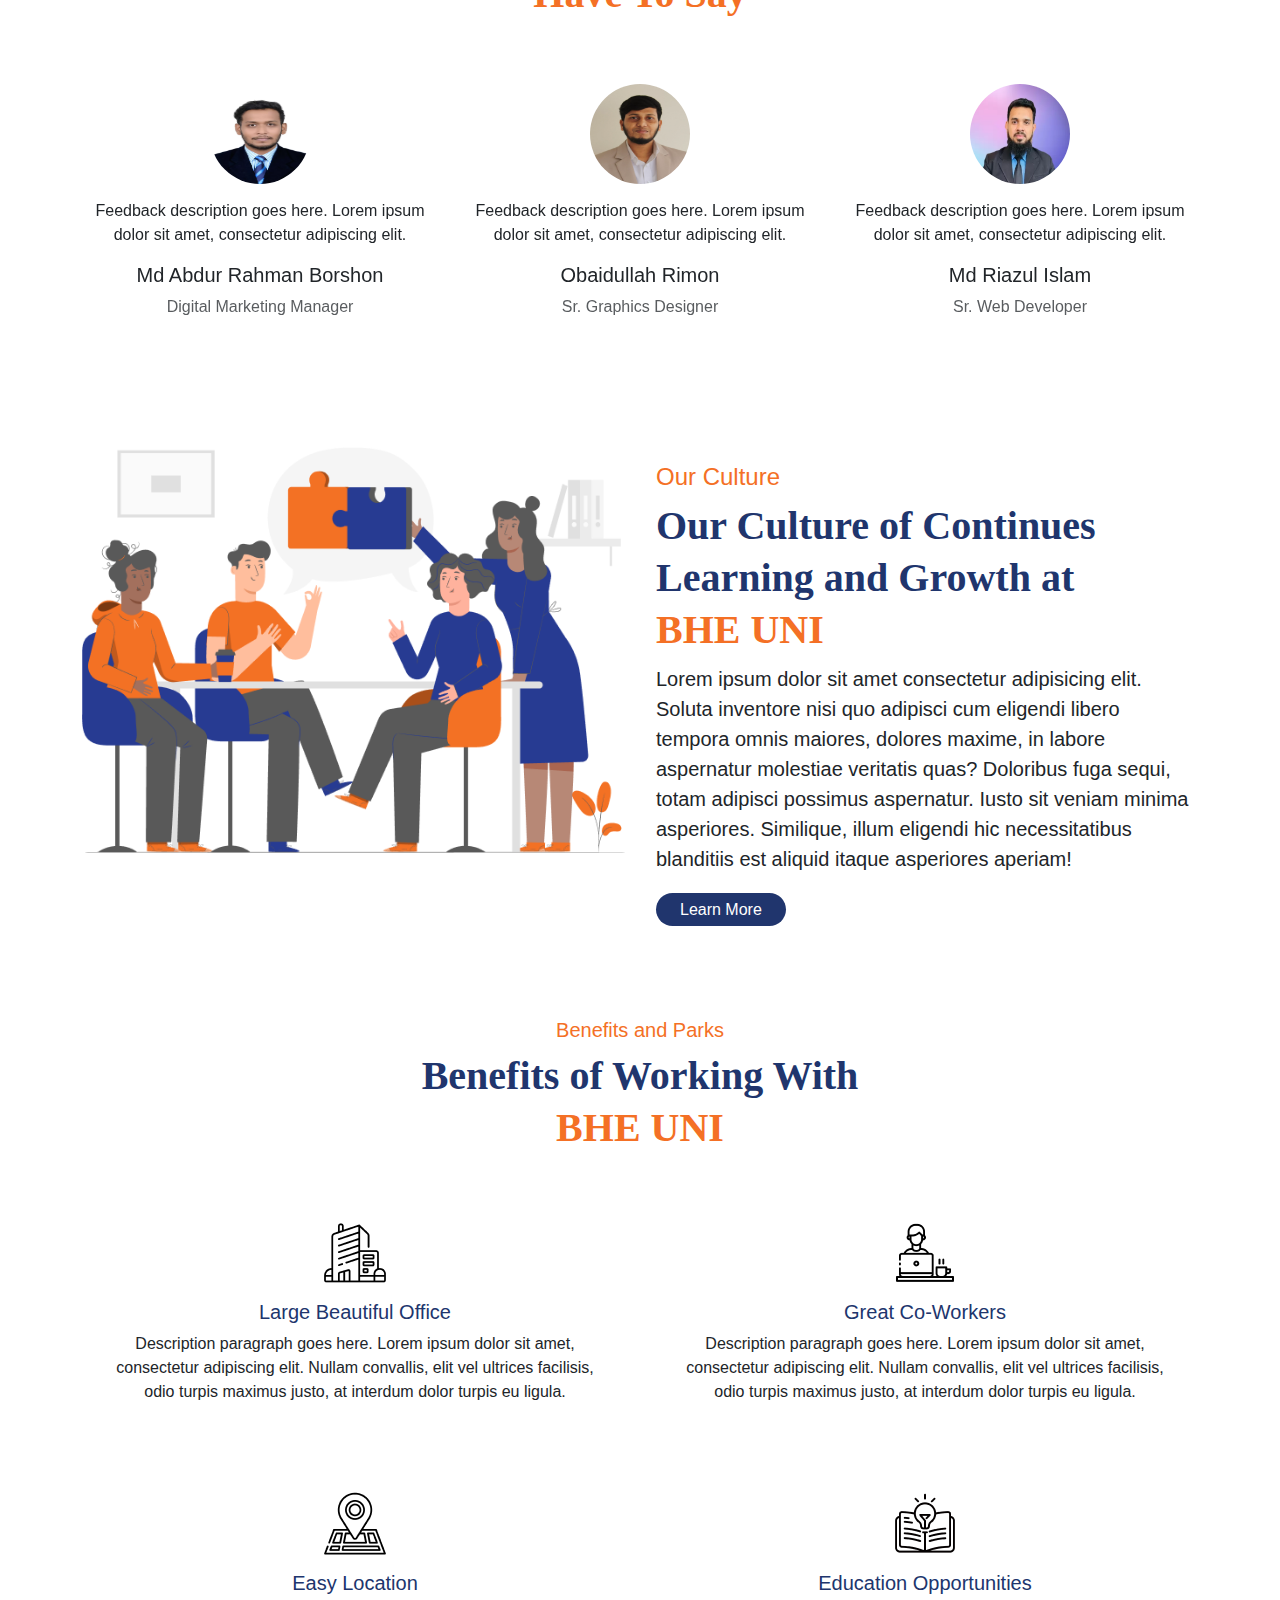
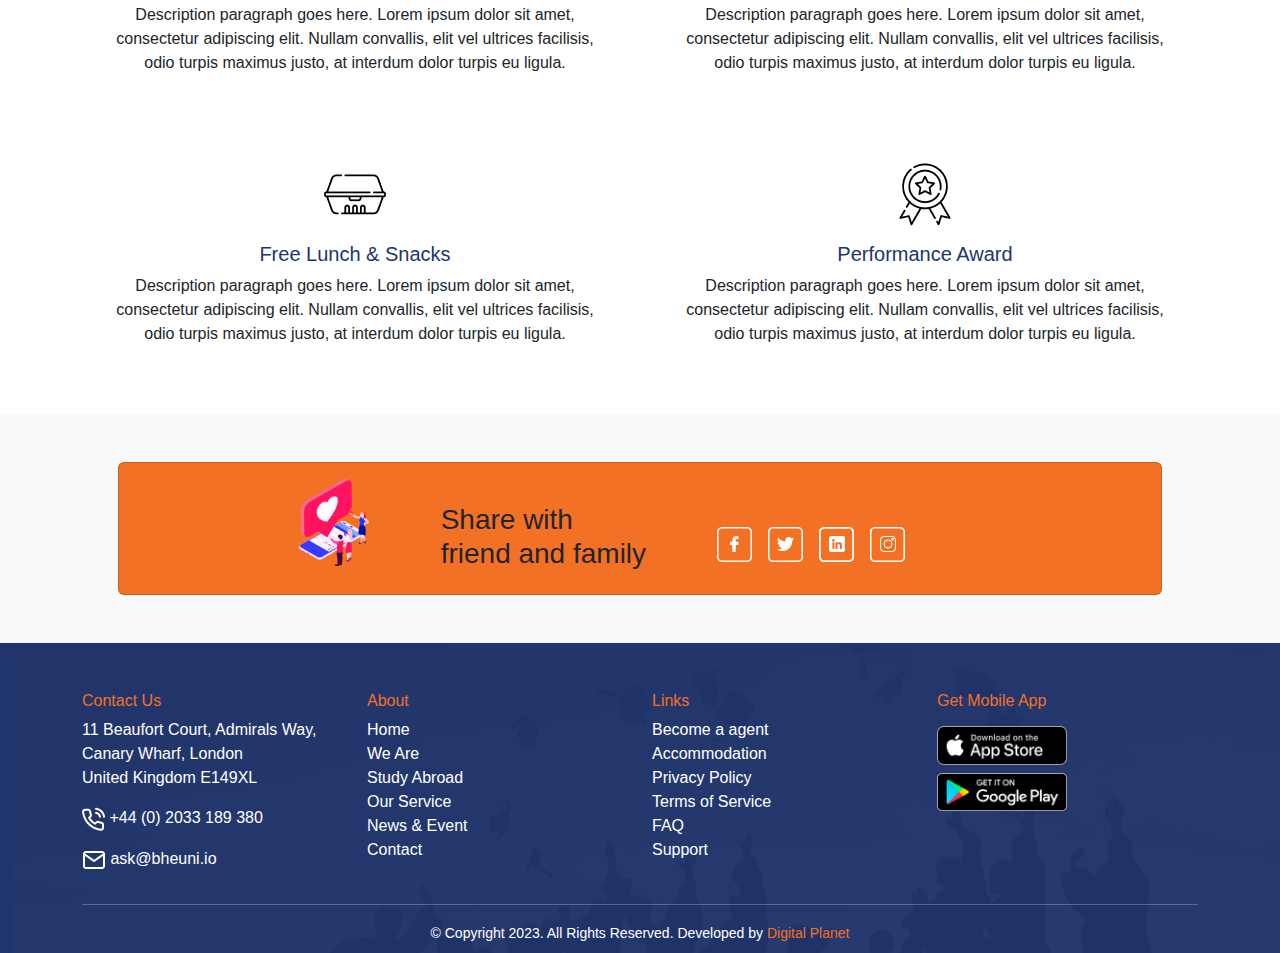
==== commit 124b6793: "Updated social media share" ====
--- a/index.html
+++ b/index.html
@@ -207,7 +207,7 @@
                 </div> -->
                 <div class="col-md-4 d-flex justify-content-end">
                   <p class="card-text pe-3"><img src="./img/employee.png" alt=""> 2</p>
-                  <a class="float-end text-reset" id="share-button"><img src="./img/share.png" alt="">Share</a>
+                  <a class="float-end text-reset" id="share-button" style="cursor: grab;"><img src="./img/share.png" alt="">Share</a>
                 </div>
                 
                 <!-- Popup container -->
--- a/css/style.css
+++ b/css/style.css
@@ -155,4 +155,5 @@
 .share-icon {
   display: inline-block;
   margin-right: 10px;
+  cursor: grab;
 }
